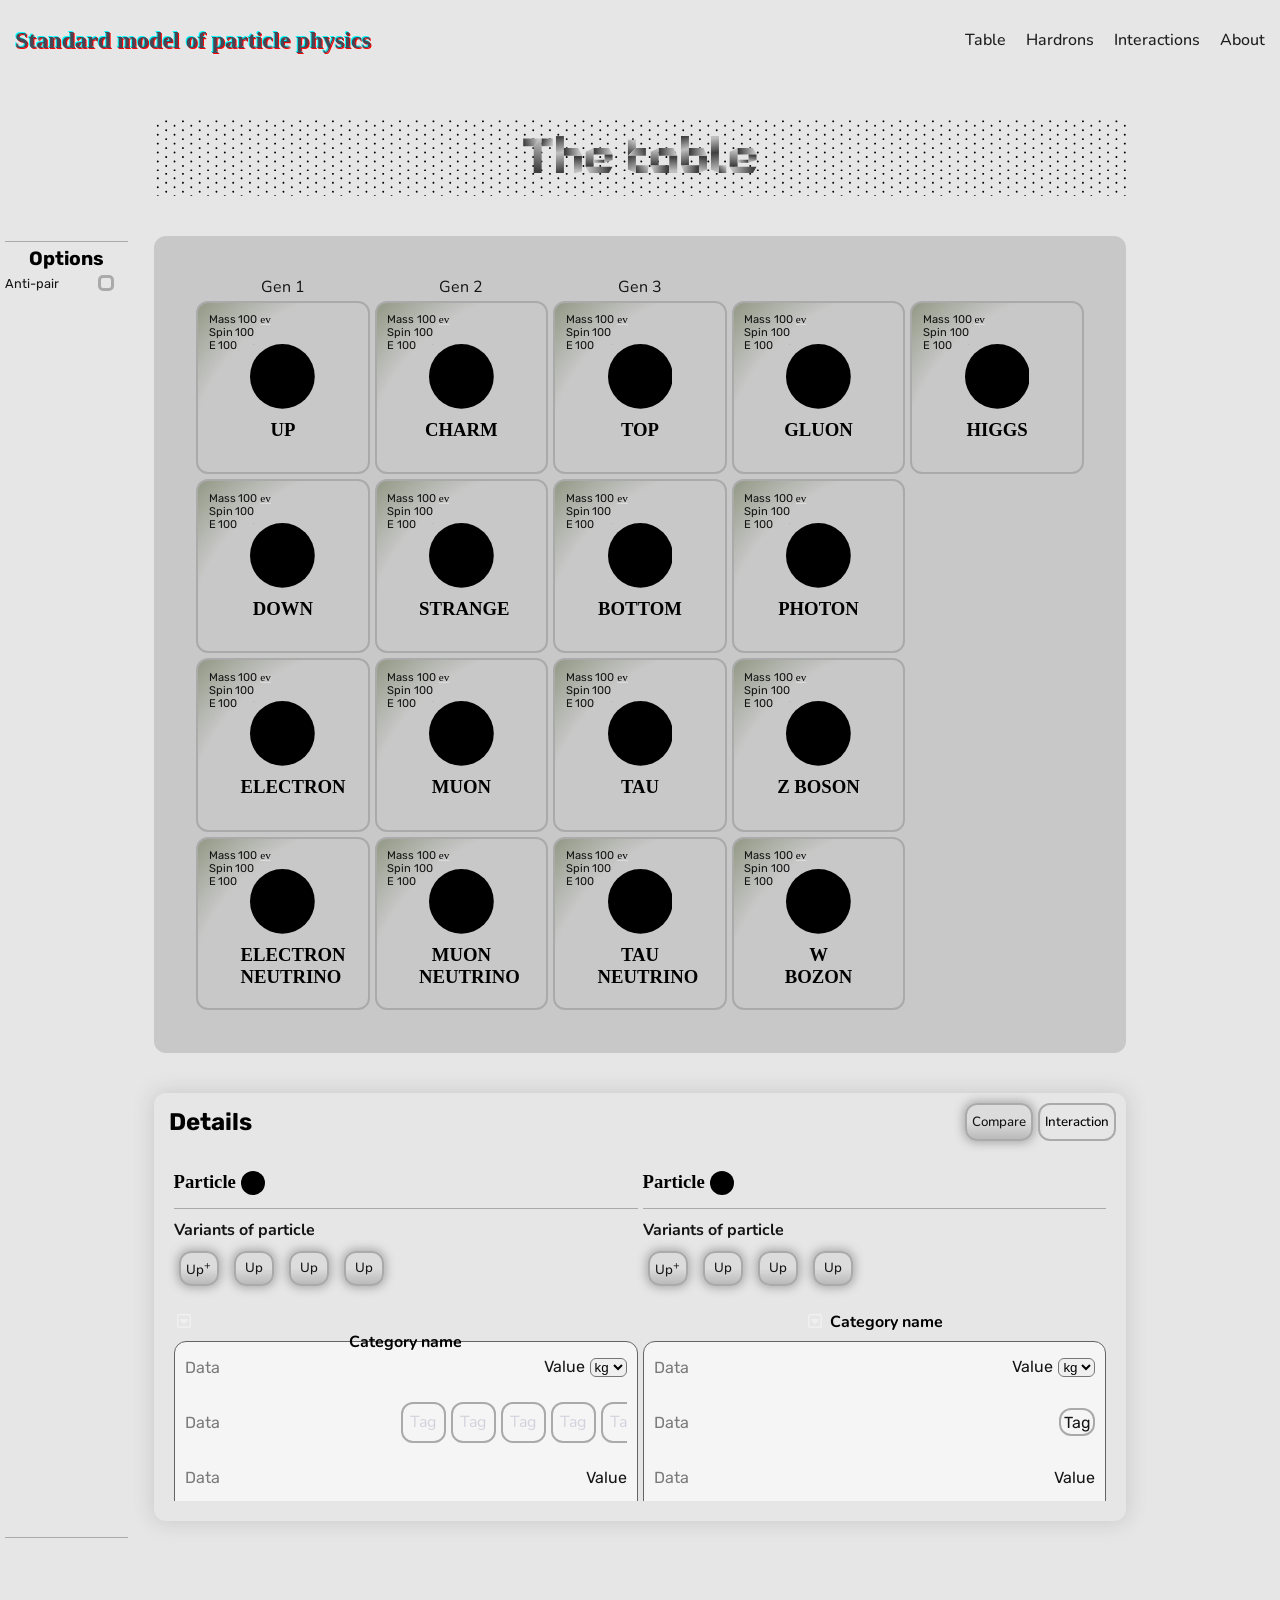
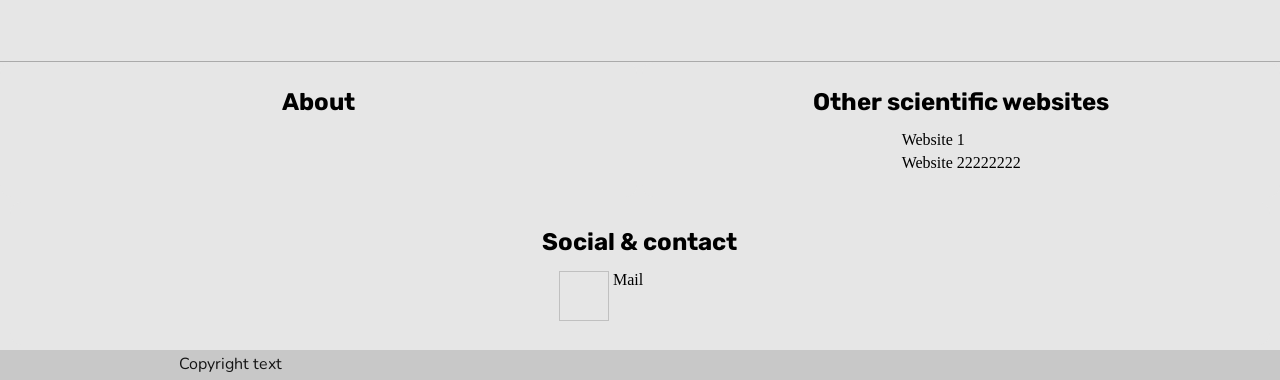
==== index.html @ b9b9a2e7 "Hemma V.14 2" ====
<!DOCTYPE html>
<html lang="en">
<head>
  <meta charset="UTF-8">
  <meta name="viewport" content="width=device-width, initial-scale=1.0">
  <link rel="stylesheet" href="./css/style.css">
  <link rel="stylesheet" href="./css/shared.css">
  <link rel="stylesheet" href="./css/status.css">
  <title>Document</title>
</head>
<body>
  <div id="status">
    <div class="flex-row gap-small">
      <img width="20" height="20">
      <h2>Status</h2>
    </div>
    <p>This is a description</p>
  </div>

  <div id="wrapper">
    <header>
      <div class="header-container flex-row space-between">
        <input type="checkbox" class="mobile-menu-btn custom">
        <div class="header-left center relative">
          <h1>Standard model of particle physics</h1>
          <!-- <h1 class="text-shadow" aria-hidden="true">Standard model of particle physics</h1> -->
        </div>
        <nav class="header-right flex-col">
          <ul class="nav-list">
            <li class="center"><a href="./index.html" class="text-center">Table</a></li>
            <li><a href="./hardrons.html" class="text-center">Hardrons</a></li>
            <li><a href="./interactions.html" class="text-center">Interactions</a></li>
            <li><a href="./about.html" class="text-center">About</a></li>
          </ul>
        </nav>
      </div>
    </header>

    <section id="current-site">
      <h2>The table</h2>
    </section>

    <aside class="side-panel-container">
      <hr>
      <div class="side-panel">
        <h2 class="list-space title">Options</h2>
        <form class="side-panel-list flex-row flex-wrap">
          <label name="anti-pair">Anti-pair</label>
          <input name="anti-pair" type="checkbox" class="checkbox"></input>
        </form>
      </div>
      <hr>
    </aside>

    <section class="particles">
      <div class="table-container">
        <div class="upper-bar">
          <div class="col-hd">
            <p>Gen 1</p>
            <p>Gen 2</p>
            <p>Gen 3</p>
          </div>
          <div class="legand">
  
          </div>
        </div>
  
        <div class="table">

          <template id="tableEntry">
            <div class="entry">
              <div class="particle" role="cell" tabindex="0">
                <ul class="particle-data-list ign-point">
                  <li><label>Mass</label> <output>100</output> <abbr title="Electron volt">ev</abbr></li>
                  <li><label>Spin</label> <output>100</output></li>
                  <li><label>E</label> <output>100</output></li>
                </ul>
                <div class="center ign-point">
                  <div class="center">
                    <svg class="particle-img" viewBox="0 0 100 100" xmlns="http://www.w3.org/2000/svg">
                      <circle cx="50" cy="50" r="50" />
                      <text x="0" y="0" lengthAdjust="spacing" textLength="100">U</text>
                    </svg>
                    <h3 class="particle-name">UP</h3>
                  </div>
                </div>
              </div>
            </div>
          </template>

        </div>
      </div>
    </section>

    <section class="particle-details-container">
      <div class="details-header flex-row">
        <h2>Details</h2>
        <div class="options flex-row flex-wrap">
          <button>Compare</button>
          <button disabled>Interaction</button>
        </div>
      </div>

      <div class="particle-details flex-row flex-stretch gap-small">
        <section>
          <div class="details-list-header list-space-2">
            <div class="flex-row gap-small">
              <h3 class="list-space-2">Particle</h3>
              <svg class="aspect-height" viewBox="0 0 100 100" xmlns="http://www.w3.org/2000/svg">
                  <circle cx="50" cy="50" r="50" />
                  <text x="0" y="0" lengthAdjust="spacing" textLength="100">U</text>
              </svg>
            </div>
            <hr class="list-space-2">

            <h4 class="list-space">Variants of particle</h4>
            <ul class="flex-row gap-small">
              <li class="pad-small"><button>Up<sup>+</sup></button></li>
              <li class="pad-small"><button>Up</button></li>
              <li class="pad-small"><button>Up</button></li>
              <li class="pad-small"><button>Up</button></li>
            </ul>
          </div>
          <ul class="details-list flex-row flex-wrap">
            <li class="details-category">
              <h4 class="details-category-header text-center">Category name</h4>
              <ul class="details-category-list flex-col flex-wrap gap-small">
                <li class="flex-row">
                  <label>Data</label>
                  <output class="str-data">Value<select class="unit-selector"><option>kg</option></select></output>
                </li>

                <li class="flex-row">
                  <label>Data</label>
                  <output class="tags flex-row">
                    <span class="tag h100"><p>Tag</p></span>
                    <span class="tag h100"><p>Tag</p></span>
                    <span class="tag h100"><p>Tag</p></span>
                    <span class="tag h100"><p>Tag</p></span>
                    <span class="tag h100"><p>Tag</p></span>
                    <span class="tag h100"><p>Tag</p></span>
                  </output>
                </li>

                <li class="flex-row">
                  <label>Data</label>
                  <output>Value</output>
                </li>
                <li class="flex-row">
                  <label>Data</label>
                  <output>Value</output>
                </li>
                <li class="flex-row">
                  <label>Data</label>
                  <output>Value</output>
                </li>
                <li class="flex-row">
                  <label>Data</label>
                  <output>Value</output>
                </li>
                <li class="flex-row">
                  <label>Data</label>
                  <output>Value</output>
                </li>
                <li class="flex-row">
                  <label>Data</label>
                  <output>Value</output>
                </li>
                <li class="flex-row">
                  <label>Data</label>
                  <output>Value</output>
                </li>
                <li class="flex-row">
                  <label>Data</label>
                  <output>Value</output>
                </li>
                <li class="flex-row">
                  <label>Data</label>
                  <output>Value</output>
                </li>
              </ul>
            </li>

            <li class="details-category">
              <h4 class="details-category-header text-center">Category name</h4>
              <ul class="details-category-list flex-col flex-wrap gap-small">
                <li class="flex-row">
                  <label>Data</label>
                  <output>Value</output>
                </li>

                <li class="flex-row">
                  <label>Data</label>
                  <output>Value</output>
                </li>

                <li class="flex-row">
                  <label>Data</label>
                  <output>Value</output>
                </li>
                <li class="flex-row">
                  <label>Data</label>
                  <output>Value</output>
                </li>
                <li class="flex-row">
                  <label>Data</label>
                  <output>Value</output>
                </li>
                <li class="flex-row">
                  <label>Data</label>
                  <output>Value</output>
                </li>
                <li class="flex-row">
                  <label>Data</label>
                  <output>Value</output>
                </li>
                <li class="flex-row">
                  <label>Data</label>
                  <output>Value</output>
                </li>
                <li class="flex-row">
                  <label>Data</label>
                  <output>Value</output>
                </li>
                <li class="flex-row">
                  <label>Data</label>
                  <output>Value</output>
                </li>
                <li class="flex-row">
                  <label>Data</label>
                  <output>Value</output>
                </li>
                </ul>
                </li>
          </ul>
        </section>



        <section>
          <div class="details-list-header list-space-2">
            <div class="flex-row gap-small">
              <h3 class="list-space-2">Particle</h3>
              <svg class="aspect-height" viewBox="0 0 100 100" xmlns="http://www.w3.org/2000/svg">
                  <circle cx="50" cy="50" r="50" />
                  <text x="0" y="0" lengthAdjust="spacing" textLength="100">U</text>
              </svg>
            </div>
            <hr class="list-space-2">

            <h4 class="list-space">Variants of particle</h4>
            <ul class="flex-row gap-small">
              <li class="pad-small"><button>Up<sup>+</sup></button></li>
              <li class="pad-small"><button>Up</button></li>
              <li class="pad-small"><button>Up</button></li>
              <li class="pad-small"><button>Up</button></li>
            </ul>
          </div>
          <ul class="details-list flex-row flex-wrap">
            <li class="details-category">
              <h4 class="details-category-header text-center flex-row flex-center gap-small">Category name</h4>
              <ul class="details-category-list flex-col flex-wrap gap-small">
                <li class="flex-row">
                  <label>Data</label>
                  <output class="str-data">Value<select class="unit-selector"><option>kg</option></select></output>
                </li>

                <li class="flex-row">
                  <label>Data</label>
                  <output class="tags flex-row"><span class="tag h100">Tag</span></output>
                </li>

                <li class="flex-row">
                  <label>Data</label>
                  <output>Value</output>
                </li>
                <li class="flex-row">
                  <label>Data</label>
                  <output>Value</output>
                </li>
                <li class="flex-row">
                  <label>Data</label>
                  <output>Value</output>
                </li>
                <li class="flex-row">
                  <label>Data</label>
                  <output>Value</output>
                </li>
                <li class="flex-row">
                  <label>Data</label>
                  <output>Value</output>
                </li>
                <li class="flex-row">
                  <label>Data</label>
                  <output>Value</output>
                </li>
                <li class="flex-row">
                  <label>Data</label>
                  <output>Value</output>
                </li>
                <li class="flex-row">
                  <label>Data</label>
                  <output>Value</output>
                </li>
                <li class="flex-row">
                  <label>Data</label>
                  <output>Value</output>
                </li>
              </ul>
            </li>

            <li class="details-category">
              <h4 class="details-category-header text-center">Category name</h4>
              <ul class="details-category-list flex-col flex-wrap gap-small">
                <li class="flex-row">
                  <label>Data</label>
                  <output>Value</output>
                </li>

                <li class="flex-row">
                  <label>Data</label>
                  <output>Value</output>
                </li>

                <li class="flex-row">
                  <label>Data</label>
                  <output>Value</output>
                </li>
                <li class="flex-row">
                  <label>Data</label>
                  <output>Value</output>
                </li>
                <li class="flex-row">
                  <label>Data</label>
                  <output>Value</output>
                </li>
                <li class="flex-row">
                  <label>Data</label>
                  <output>Value</output>
                </li>
                <li class="flex-row">
                  <label>Data</label>
                  <output>Value</output>
                </li>
                <li class="flex-row">
                  <label>Data</label>
                  <output>Value</output>
                </li>
                <li class="flex-row">
                  <label>Data</label>
                  <output>Value</output>
                </li>
                <li class="flex-row">
                  <label>Data</label>
                  <output>Value</output>
                </li>
                <li class="flex-row">
                  <label>Data</label>
                  <output>Value</output>
                </li>
                </ul>
                </li>
          </ul>
        </section>

        
      </div>
    </section>

    <footer class="flex-col">
      <div class="footer-list gap-small">
        <section>
          <h2>About</h2>
          <ul class="list-col">
            <li></li>
          </ul>
        </section>
        <section>
          <h2>Other scientific websites</h2>
          <ul class="list-col">
            <li><a>Website 1</a></li>
            <li><a>Website 22222222</a></li>
          </ul>
        </section>
        <section>
          <h2>Social & contact</h2>
          <ul class="grid-collage">
            <li class="social"><a><img width="50" height="50"></a></li>
            <li class="contact"><a>Mail</a></li>
            <li></li>
          </ul>
        </section>
      </div>
      <div class="bottom flex-row">
        <p>Copyright text</p>
        <span></span>
      </div>
    </footer>
  </div>
  <script src="./js/table.js"></script>
</body>
</html>
---- css/style.css ----
/*STYLE FOR index.html*/

:root {
    
}

/*WRAPPER*/

#wrapper {
    max-width: 100vw;
    min-height: 100vh;

    display: grid;
    grid-template-columns: 10% calc(80% - 2 * max(var(--gap-main), 2vw)) 10%;
    grid-template-rows: 80px auto auto 4fr auto;
    grid-template-areas:
    "hd hd hd"
    ". cs ."
    "sp tb ."
    "sp td ."
    "ft ft ft";

    column-gap: max(var(--gap-main), 2vw);
    row-gap: var(--gap-large);

    background-color: light-dark(var(--bg-main), var(--bg-main-dark));
}

header {
    grid-area: hd;
}

#current-site {
    grid-area: cs;
    padding: 1%;

    background-image: url("../img/dotImgBlack.svg");
    background-repeat: repeat;
    background-size: 150px;
    
    font-family: Foldit, Verdana;
    font-size: 2rem;
}

.side-panel-container {
    grid-area: sp;

    margin-left: var(--pad-small);
}

.particles {
    grid-area: tb;

    overflow-x: auto;

    box-sizing: content-box;
    padding: var(--pad-large);

    background-color: light-dark(var(--bg-sec), var(--bg-sec-dark));
    border-radius: var(--border-radius);
}

.particle-details-container {
    grid-area: td;

    box-sizing: border-box;
    padding: var(--pad-main);
    
    border-radius: var(--border-radius);
    box-shadow: 0px 0px 20px 2px rgb(100 100 100 / .2);
}

footer {
    grid-area: ft;
}

/*-----------------------------*/
/*ELEMENT SPECIFIC*/

/*-----------------------------*/

#current-site > * {
    width: max-content;
    height: 100%;
    margin: 0 auto;
}

/*TABLE*/

.table-container {
    width: 100%;
    height: auto;
    min-width: 450px;

    display: grid;
    grid-template-columns: repeat(5, 20%);
    grid-template-rows: 1fr auto;
    /* gap: var(--gap-main); */
    resize: both;
}

.upper-bar {
    grid-column: 1 / -1;
    grid-row: 1 / span 1;

    display: grid;
    grid-template-columns: subgrid;
    grid-template-rows: 100%;
}

.upper-bar > * {
    display: grid;
    grid-template-columns: subgrid;
    grid-template-rows: subgrid;
}

.upper-bar > .col-hd {
    grid-column: 1 / span 3;
    height: 50%;

    & :nth-child(1) {
        grid-column: 1 / span 1;
    }
    & :nth-child(2) {
        grid-column: 2 / span 1;
    }
    & :nth-child(3) {
        grid-column: 3 / span 1;
    }
}
.upper-bar > .col-hd > * {
    text-align: center;
}

.upper-bar > .legand {
    grid-column: 3 / span 2;
}

.table {
    grid-column: 1 / -1;
    grid-row: -2 / -1;

    display: grid;
    grid-template-columns: subgrid;
    grid-template-rows: repeat(5, auto);

    
}

.entry {
    width: 100%;
    height: 100%;
    aspect-ratio: 1/1;

    box-sizing: border-box;
    padding: calc(var(--pad-small) / 2);
}

@property --radial-end {
    syntax: "<percentage>";
    inherits: false;
    initial-value: 75%;
}

@keyframes particle-hover {
    from {
        --radial-end: 75%;
    }
    to {
        --radial-end: -50%;
    }
}

.particle {
    width: 100%;
    height: 100%;

    position: relative;

    border: 2px solid var(--border-color);
    border-radius: var(--border-radius);
    box-sizing: border-box;
    padding: calc(var(--pad-small) / 2);

    background: radial-gradient(circle at 100% 100%, rgb(0 0 0 / 0) var(--radial-end), light-dark(rgb(92 105 66 / .5), rgb(92 105 66 / 1)));

    transition: border-color var(--trans-time);

    & .particle-name {
        width: 100%;
        height: fit-content;
    
        text-align: center;
    }

    & .particle-img {
        width: 100%;
        aspect-ratio: 1/1;

        box-sizing: border-box;
        padding: 10px;
    }

    & > .center {
        position: absolute;
        top: 0;
        left: 0;
    }

    & > .center > div {
        width: 50%;
        height: 100%;
        font-family: Rubik;
    }

    & .particle-data-list {
        width: 100%;
        height: 100%;
        font-size: .7rem;
    }

    & .particle-data-list > *:first-child {
        margin-top: .5rem;
    }

    & .particle-data-list > * {
        margin-left: .5rem;
    }

}

.particle:hover, .particle:focus {
    border-color: hsl(from var(--border-color) h s calc(l * 1.2 ));
    
    animation: particle-hover .2s linear forwards;
}

/*TABLE DATA*/

.particle-details-container > .details-header {
    margin-bottom: calc(var(--gap-large) / 2);
    justify-content: space-between;

    & .options {
        margin-left: var(--gap-main);
        gap: var(--gap-small);
    }
}

.particle-details {
    display: flex;
    /* grid-template-columns: 50% 50%;
    grid-template-rows: 100%; */
    reading-flow: grid-order; /*NOT BASELINE*/

    position: relative;
    overflow-y: auto;

    padding: var(--pad-main);    
}

.particle-details:nth-child(0) {
    order: 0;
}

.particle-details:nth-child(1) {
    order: 1;
    display: none;
}

.particle-details > * {
    min-width: 250px;
}

.details-list {
    min-height: 200px;
    max-height: min(10vw, 500px);
    overflow-y: auto;
    overflow-x: hidden;

    container-type: scroll-state;

    position: relative;
}

.details-list-header > ul > li > button {
    height: 100%;
    min-width: 40px;
}

.details-list-header > div > svg {
    max-height: var(--title-size);
}

.details-list-header .particle-img {
    height: 100%;
    width: auto;
}

.details-category  {
    width: 100%;
}

.details-category-header {
    position: sticky;
    top: 2%;

    height: 20px;
    margin: var(--gap-main) 0;

    color: currentColor;
    transition: color var(--trans-time);
}

.details-category-header::before {
    content: "";
    display: block;
    height: 100%;
    aspect-ratio: 1/1;
    background-image: url('../img/square-caret-down-regular-full-white.svg');

    transition: filter var(--trans-time);
}

@container scroll-state(scrollable: top) {
    .details-category-header {
        color: rgb(from currentColor r g b / .2);

        &::before {
            filter: brightness(.4);
        }
    }
}

.details-category-list {
    width: 100%;
    background-color: light-dark(var(--fg), var(--fg-dark));

    border-radius: var(--border-radius);
    border: solid 1px rgb(100 100 100);
    box-sizing: border-box;

    &>li {
        min-height: 50px;
        width: 100%;
        justify-content: space-between;
        
        color: light-dark(var(--fg), var(--fg-dark));
        /* background-color: currentColor; */
        /* background: linear-gradient(90deg, hsl(from var(--fg) h s calc(l * .7)), var(--fg)); */
    }
    &>li > label {
        width: fit-content;
        justify-self: flex-start;
        align-self: center;
        margin-left: var(--pad-main);

        color: #7a7a7a;
        text-wrap: balance;
    }

    &>li > output {
        max-width: 50%;
        margin-right: var(--pad-main);
        align-self: center;
        justify-self: self-end;
    }
}

.details-category-list > li:nth-child(2n) {
    background-color: hsl(from currentColor h s calc(l * 1.2));
}

.details-category-list > li:first-child {
    border-top-left-radius: var(--border-radius);
    border-top-right-radius: var(--border-radius);
}

.details-category-list > li:last-child {
    border-bottom-left-radius: var(--border-radius);
    border-bottom-right-radius: var(--border-radius);
}


/**/

.str-data {
    height: fit-content;
    line-break: normal;
    text-wrap: balance;
}

.unit-selector {
    margin-left: var(--gap-small);
    border-radius: calc(var(--border-radius) / 2);
}

.tags {
    scroll-snap-type: x mandatory;
    scroll-snap-align: center;
    overscroll-behavior-x: contain;
    overflow-x: auto;
}

.tag {
    width: auto;
    margin-left: var(--gap-small);
    padding: calc(var(--pad-small) / 2);

    border-radius: var(--border-radius);
    border: solid 2px light-dark(var(--border-color), var(--border-color-dark));
}

.tag > p {
    width: max-content;
    height: 90%;
    padding: var(--pad-small);

    border-radius: calc(var(--border-radius) * .5);
    background-color: hsl(from currentColor h s calc(l * .3));
    color: rgb(from var(--text-color-dark) r g calc(b * 1.05));
}




/*SIDEBAR*/

.side-panel {
    height: 100%;
}

.side-panel > .title {
    height: max-content;
    font-size: 1.2rem;
}

.side-panel-list {
    position: relative;
    align-items: center;
}

.side-panel-list > label {
    width: calc(80% - var(--gap-small) * 2);
    font-size: .8rem;
}

.side-panel-list > input {
    max-width: 20%;
}

/*Mobile optimization*/

@media all and (width < 1200px) {
    .particle-data-list {
        opacity: 0;
        width: calc(100% + var(--pad-small) / 2);
        height: calc(100% + var(--pad-small) / 2);
        box-sizing: border-box;
        padding: var(--pad-small);
        
        position: absolute;
        right: 0;
        bottom: 0;
        z-index: 2;

        border-radius: var(--border-radius);

        transition: opacity .3s, background-color .3s;
    }

    .particle-data-list:hover {
        opacity: 1;
        background-color: rgb(106 139 84 / 0.842);
    }

    .particle > .center {
        font-size: .8rem;
    }

    .particle > .center > div {
        width: 80%;
    }

    .particles {
        padding: 1em;
    }
}

@media all and (width < 800px) {
    #wrapper {
        grid-template-columns: 10px calc(100% - 20px) 10px;
        grid-template-rows: 80px auto auto 10vw 4fr auto;
        grid-template-areas:
        "hd hd hd"
        ". cs ."
        ". tb ."
        ". sp ."
        ". td ."
        "ft ft ft";
        column-gap: 0;
    }

    .side-panel {
        width: 100%;
        height: 100%;
        margin: 0;

        display: flex;
        flex-direction: row;
        column-gap: var(--gap-small);

        &:nth-child(1) {
            margin-right: var(--gap-small);
        }

        &>.side-panel-list {
            overflow-x: auto;
        }

        &>.title {
            margin: auto 0;
            margin-right: var(--gap-main);
        }
    }

    .particle > .center {
        font-size: .7rem;
    }
}

/*Dark color scheme optimization*/

@media all and (prefers-color-scheme: dark) {
    #current-site {
        background-image: url("../img/dotImgWhite.svg");
    }
}
---- css/shared.css ----
/*SHARED ACCROSS ALL HTML FILES*/

:root {
    --pad-small: 5px;
    --pad-main: 10px;
    --pad-large: 40px;

    --gap-large: 40px;
    --gap-main: 10px;
    --gap-small: 5px;

    --border-radius: 12px;

    --border-size: 3px;

    --title-size: 1.5rem;
    --paragraph-size: 1rem;

    --trans-time: .3s;

    /*Light scheme colors*/
    --fg: rgb(245, 245, 245);
    --bg-main: rgb(230, 230, 230);
    --bg-sec: rgb(200, 200, 200);
    --border-color: rgb(170, 170, 170);

    --interactable: rgb(220, 220, 220);
    --header-color: rgb(69, 69, 84);
    --title-color: rgb(30, 30, 30);
    --text-color: rgb(20, 20, 20);
    --desc-color: hsl(from var(--text-color) h s calc(l * .5));

    /*Dark scheme colors*/
    --fg-dark: rgb(30, 30, 30);
    --bg-main-dark: rgb(50, 50, 50);
    --bg-sec-dark: rgb(80, 80, 80);
    --border-color-dark: rgb(66, 66, 66);

    --interactable-dark: rgb(46, 46, 46);
    --header-color-dark: rgb(218, 218, 218);
    --title-color-dark: rgb(230, 230, 230);
    --text-color-dark: rgb(210, 210, 210);


    --border-box-shadow: 4px 0 6px -4px light-dark(rgb(100 100 100 / .5), rgb(30 30 30 / .5)),
                -4px 0 5px -4px light-dark(rgb(100 100 100 / .5), rgb(30 30 30 / .5)),
                0px 4px 5px -4px light-dark(rgb(100 100 100 / .5), rgb(30 30 30 / .5));

    color-scheme: light dark;
}

@font-face {
    font-family: Nunito;
    src: url('../fonts/Nunito-VariableFont_wght.ttf');
    font-weight: 200 900;
}

@font-face {
    font-family: Rubik;
    src: url('../fonts/Rubik-VariableFont_wght.ttf');
    font-weight: 300 900;
}

@font-face {
    font-family: Foldit;
    src: url('../fonts/Foldit-VariableFont_wght.ttf');
    font-weight: 100 900;
}

* {
    margin: 0;
    padding: 0;
}

/*ELEMENT SPECIFIC*/

body {
    max-width: 100vw;
    width: 100%;
}

ul {
    list-style: none;
}

h1, h2 {
    margin: var(--gap-small);
    text-align: center;
}


h1 {
    font-family: 'Segoe UI';
    color: light-dark(var(--header-color), var(--header-color-dark));

    text-shadow: aqua -1px -1px 0px,
                    red 1px 1px 0px;
}

h2:not(:only-child) {
    font-family: Rubik;
}

h3 {
    font-family: Verdana;
}

p, h4, h5, h6 {
    font-size: 1rem;
    color: light-dark(var(--text-color), var(--text-color-dark));
    font-family: 'Nunito';
}

label, output {
    color: light-dark(var(--text-color), var(--text-color-dark));
    font-family: 'Rubik';
}

button, .button {
    display: block;
    padding: var(--pad-small);

    background: linear-gradient(light-dark(var(--interactable), var(--interactable-dark)) 50%, rgb(10 10 10 / .2) 100%);
    color: light-dark(var(--text-color), var(--text-color-dark));

    font-family: 'Nunito';
    font-weight: 500;

    transition: background-color var(--trans-time), color var(--trans-time), box-shadow var(--trans-time);


}

button:hover:not(:disabled), button:focus:not(:disabled) {
    background-color: light-dark(var(--interactable-dark), var(--interactable));
    color: light-dark(var(--text-color-dark), var(--text-color));
    box-shadow: 0px 2px 5px 2px light-dark(var(--border-color), var(--border-color-dark));
    background-size: 0;
}

button:hover:not(:disabled) {
    cursor: pointer;
}

button:disabled {
    box-shadow: none;
    background: linear-gradient( hsl(from light-dark(var(--interactable), var(--interactable-dark)) h s calc(l * .8)) 50%, rgb(10 10 10 / .5) 100%);
    color: hsl(from light-dark(var(--text-color), var(--text-color-dark)) h s calc(l * .8));
}

abbr {
    display: inline;
    text-decoration: underline;
    text-decoration-color: rgb(220, 220, 220);
    text-decoration-thickness: .5px;
}

hr {
    height: 1px;
    background-color: light-dark(var(--border-color), var(--border-color-dark));
    border: none;
    margin: var(--gap-small) 0;
}

li > button {
    height: 100%;
}

/*FEATURES*/

.custom {
    appearance: none;
}

.h100 {
    height: 100%;
}

.w100 {
    width: 100%;
}

.pad-small {
    padding: var(--pad-small);
}

.gap-small {
    gap: var(--gap-small);
}

.aspect-height {
    height: 100%;
    aspect-ratio: 1/1;
}  

.aspect-width {
    width: 100%;
    aspect-ratio: 1/1;
}

.round-height {
    height: auto;
    aspect-ratio: 1 / 1;
}

.round-width {
    height: auto;
    aspect-ratio: 1 / 1;
}

.relative {
    position: relative;
}

.text-shadow {
    position: absolute;
    
    left: 0;
    bottom: 0px;
    transform: translate(2px, calc(30% + 4px));
    height: 100%;
    color: white;
}

.ign-point {
    pointer-events: none;
    touch-action: none;
}

.flex-col {
    display: flex;
    flex-direction: column;
}

.flex-row {
    display: flex;
    flex-direction: row;
}

.flex-wrap {
    flex-wrap: wrap;
}

.flex-stretch > * {
    flex: 1;
}

.flex-center {
    justify-content: center;
}

.space-between {
    justify-content: space-between;
}

.center {
    width: 100%;
    height: 100%;

    display: flex;
    flex-direction: column;
    flex-wrap: nowrap;
    justify-content: center;
    align-items: center;
}

.line-seperator {
    margin-bottom: var(--gap-main);

    &::after {
        content: "";
        display: block;
        width: 100%;
        height: 1px;
        background-color: light-dark(rgb(80, 80, 80), rgb(150, 150, 150));
    }
}

.list-space {
    margin-bottom: var(--gap-small);
}

.list-space-2 {
    margin-bottom: var(--gap-main);
}

.text-center {
    text-align: center;
}

.border, button {
    border-radius: var(--border-radius);
    
    border: solid 2px light-dark(var(--border-color), var(--border-color-dark));
    box-shadow: 0px 0px 10px 2px light-dark(var(--border-color), var(--border-color-dark));
}

.checkbox {
    appearance: none;

    display: block;
    height: 1rem;
    width: auto;
    aspect-ratio: 1/1;
    box-sizing: border-box;
    margin-left: var(--gap-small);

    /* justify-self: flex-start; */
    /* align-self: flex-start; */

    color: light-dark(var(--border-color), var(--border-color-dark)); /*Used for currentColor*/
    border-radius: 5px;
    border: solid 3px currentColor;
    background-color: rgb(0 0 0 / 0);

    transition: background-color var(--trans-time);
}

.checkbox:hover {
    cursor: pointer;
    border-color: hsl(from currentColor h s calc(l * 1.5));
}

.checkbox:checked {
    background-color: light-dark(var(--interactable-dark), var(--interactable-dark));
}

.radial-ind[solid] > span {
    background-color: light-dark(black, white);
}

/*HEADER*/

header h1 {
    font-size: var(--title-size);
}

.header-container {
    box-sizing: border-box;
    width: 100%;
    height: 100%;
    padding: var(--pad-main);
    gap: 10px;
}

.mobile-menu-btn {
    display: none;
}

.header-left {
    width: fit-content;
    height: 100%;
}

.header-right {
    height: 100%;
    justify-content: center;
}

nav {
    min-width: 20%;
    max-height: 100%;
}

.nav-list {
    display: grid;
    grid-template-columns: repeat(4, max-content);
    grid-template-rows: 100%;
    gap: var(--gap-main);
    max-height: 100%;
    text-overflow: clip;
}

.nav-list > li {
    position: relative;
    margin: 0 var(--gap-small);
    width: max-content;
}

header a {
    text-decoration: none;
    font-variation-settings: "wght" 500.0;
    font-family: Nunito;
    color: light-dark(var(--title-color), var(--title-color-dark));

    transition: font-variation-settings .4s;
}

header a:hover {
    font-variation-settings: "wght" 800.0;
}


.nav-list > li > * {

}

/*FOOTER*/

footer {
    margin-top: 100px; /*Must be atleast size of the section y-transform when hovered*/
    background-color: light-dark(var(--bg-main), var(--bg-main-dark));

    /* box-shadow: inset 0px 2px 6px -2px black; */
    border-top: 1px solid light-dark(var(--border-color), var(--border-color-dark));
}

.footer-list {
    display: grid;
    grid-template-columns: 1fr 1fr;
    grid-template-rows: auto auto;


    width: 100%;

    margin-bottom: var(--gap-small);
    height: calc(100% - 2 * var(--gap-small));
    justify-content: space-around;

}

.footer-list > *:last-child {
    margin: 0 var(--pad-main);
    grid-column: 1 / -1;
}

.footer-list > section {
    flex-basis: 100%;
    height: 100%;
    box-sizing: border-box;
    padding: calc(2 * var(--pad-main)) 0;

    display: flex;
    flex-direction: column;
    align-items: center;

    gap: var(--gap-main);

    border-radius: var(--border-radius);
    background-color: light-dark(var(--bg-main), var(--bg-main-dark));
    border-top: 1px solid rgb(0 0 0 / 0);

    transition: transform .3s, border-top .2s;
}

.footer-list > section:hover {
    transform: translate(0, -10px);

    border-radius: var(--border-radius);
    border-top: solid 2px light-dark(var(--border-color), var(--border-color-dark));
    box-shadow: var(--border-box-shadow)
}

ul[class=list-col] > * {
    margin-bottom: var(--gap-small);
}

ul[class=list-col] > li::marker {
    list-style: disc;
    display: inline;
    height: 100%;
    aspect-ratio: 1/1;
    background-color: black;
}

ul[class="grid-collage"] {
    display: grid;
    grid-template-columns: 1fr 1fr 1fr;
    grid-template-rows: repeat(auto-fill, auto);
}

ul[class="grid-collage"] > * {
    aspect-ratio: 1 / 1;
}

footer > .bottom {
    padding-bottom: var(--gap-small);
    height: max-content;
    justify-content: space-evenly;

    background-color: light-dark(var(--bg-sec), var(--bg-sec-dark));
}

footer > .bottom > * {
    margin-top: calc(var(--gap-small) / 2);
    height: 100%;
    width: max-content;
}

.bottom > span {
    display: block;
    height: 100%;
    width: 50%;
}

@media all and (prefers-contrast: more) {
    h1 {
        text-shadow: none;
    }
    #current-site > *{
        background-color: black;
    }
}

/*Mobile nav*/

@media all and (width < 800px) {
    header h1 {
        font-size: calc(var(--title-size) * .8);
    }

    .header-left {
        flex: 1;
    }

    .header-container::after {
        content: "";
        height: 2.5rem;
        aspect-ratio: 1/1;
    }

    .header-container {
        justify-content: center;
        align-items: center;
    }

    header {
        position: relative;
    }

    nav {
        visibility: hidden;
        position: absolute;
        bottom: 0px;
        opacity: 0;

        transition: bottom .5s, opacity .2s, visibility .2s allow-discrete;
    }

    .mobile-menu-btn {
        display: block;
        margin-right: auto;
       /*  position: absolute;
        top: 50%;
        left: 20px;
        transform: translate(0, -50%); */
        
        height: 2.5rem;
        width: auto;
        aspect-ratio: 1 / 1;

        background-image: url('../img/square-caret-down-regular-full-black.svg');
        background-size: cover;

        transition: transform .2s;
    }

    .mobile-menu-btn:checked {
        transform: rotate(180deg) /* translate(0, 50%) */;
    }

    .header-container:has(.mobile-menu-btn:checked) > nav {
        visibility: visible;
        bottom: calc(-50% - 5px);
        opacity: 1;
    }
}

/*Dark color scheme optimization*/

@media all and (prefers-color-scheme: dark) {
    .mobile-menu-btn {
        background-image: url('../img/square-caret-down-regular-full-white.svg');
    }
}
---- css/status.css ----
#status {
    width: fit-content;
    max-width: 100vw;
    max-height: 50vh;

    position: fixed;
    right: 10px;
    bottom: 10px;

    padding: var(--pad-main);
    
    border-radius: var(--border-radius);
    border: solid 1px var(--border-color-dark);
    background-color: rgb(20 20 20);

    visibility: hidden;
}

#status > div {
    width: 100%;
    align-items: center;
}

#status > p {
    width: 100%;
    height: fit-content;
}
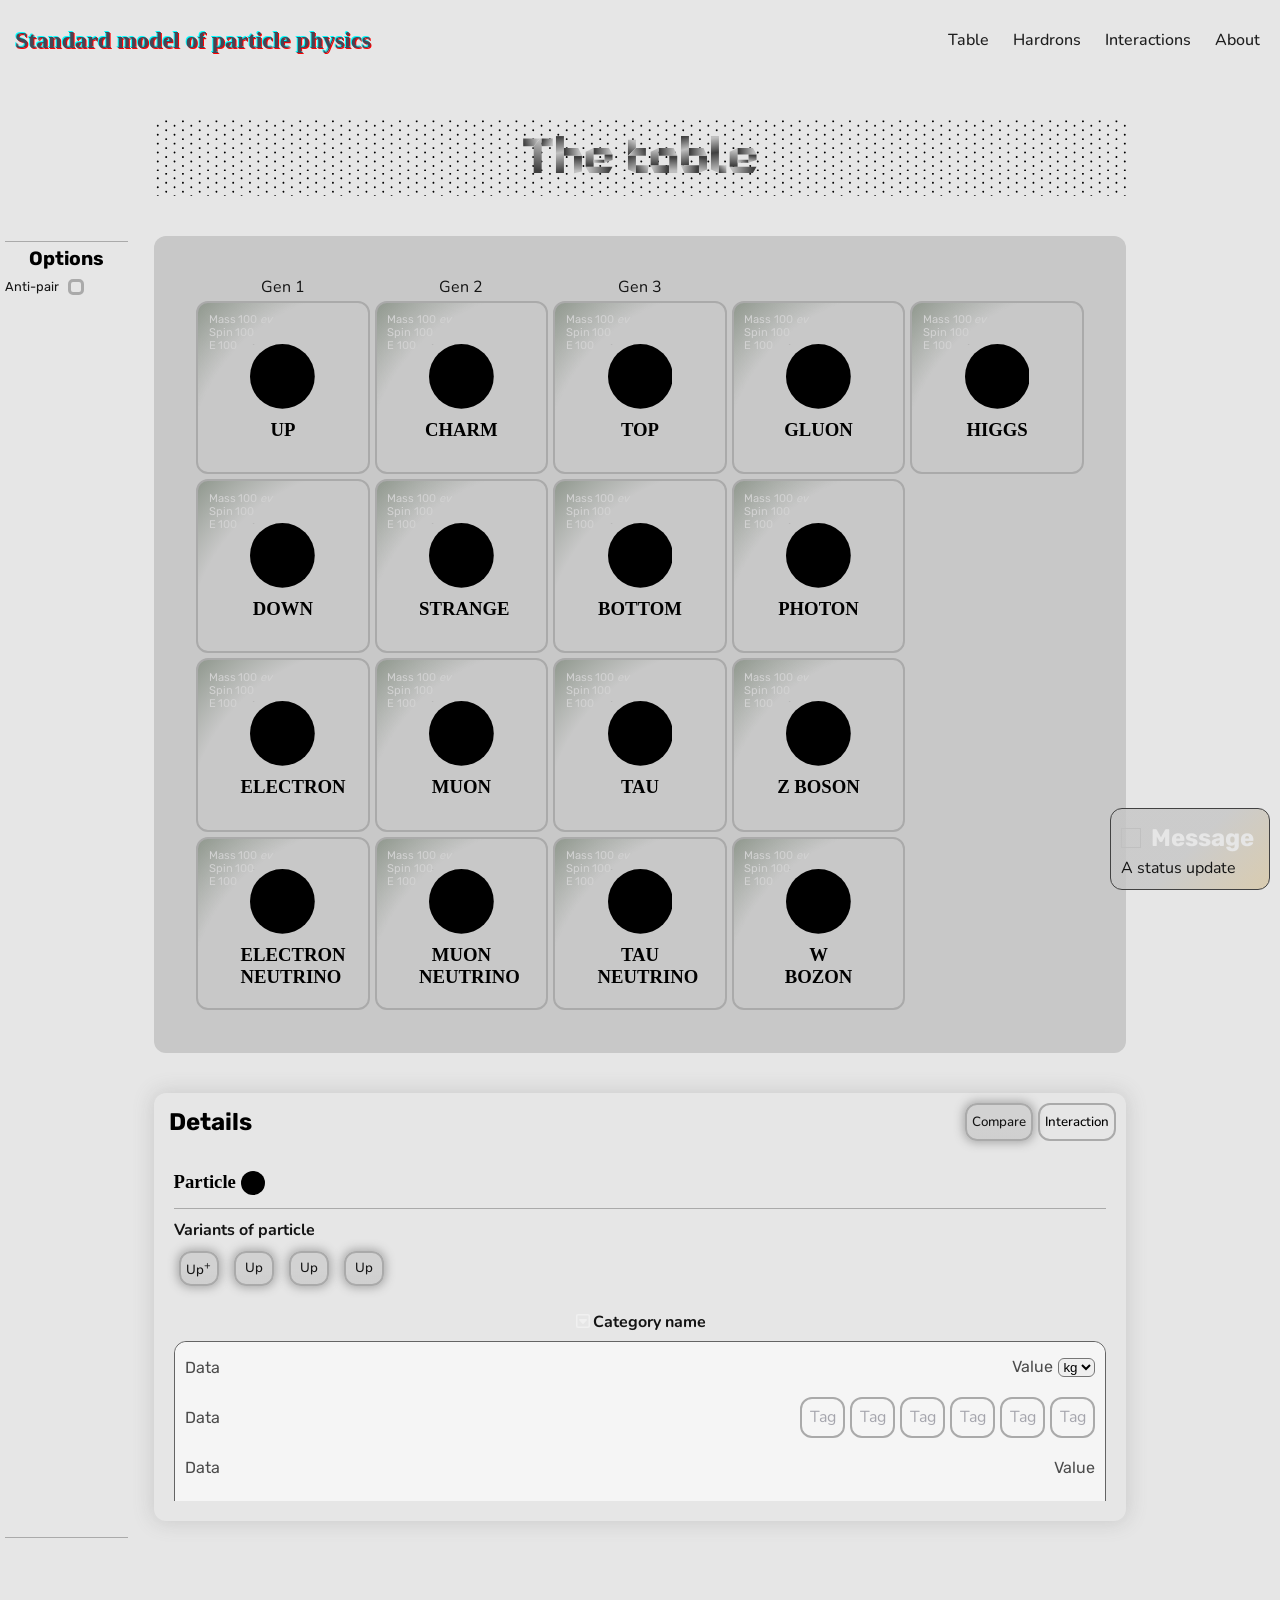
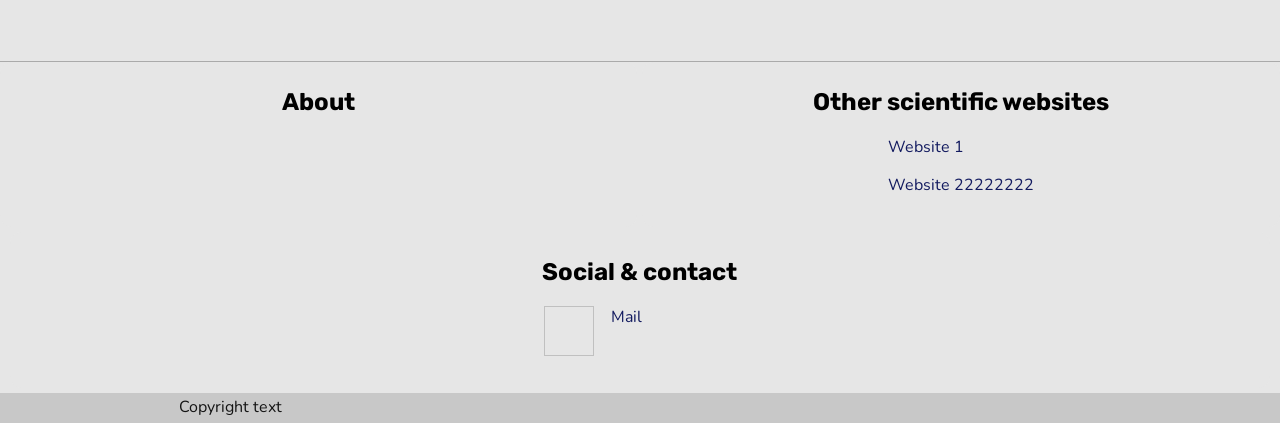
==== commit ffc73529: "Hemma V.15 1" ====
--- a/index.html
+++ b/index.html
@@ -11,10 +11,10 @@
 <body>
   <div id="status">
     <div class="flex-row gap-small">
-      <img width="20" height="20">
-      <h2>Status</h2>
+      <img width="20" height="20" class="icon">
+      <h2 class="title">Status</h2>
     </div>
-    <p>This is a description</p>
+    <p class="desc">This is a description</p>
   </div>
 
   <div id="wrapper">
@@ -27,7 +27,7 @@
         </div>
         <nav class="header-right flex-col">
           <ul class="nav-list">
-            <li class="center"><a href="./index.html" class="text-center">Table</a></li>
+            <li><a href="./index.html" class="text-center">Table</a></li>
             <li><a href="./hardrons.html" class="text-center">Hardrons</a></li>
             <li><a href="./interactions.html" class="text-center">Interactions</a></li>
             <li><a href="./about.html" class="text-center">About</a></li>
@@ -36,15 +36,15 @@
       </div>
     </header>
 
-    <section id="current-site">
+    <div id="current-site">
       <h2>The table</h2>
-    </section>
+    </div>
 
     <aside class="side-panel-container">
       <hr>
       <div class="side-panel">
         <h2 class="list-space title">Options</h2>
-        <form class="side-panel-list flex-row flex-wrap">
+        <form class="side-panel-form">
           <label name="anti-pair">Anti-pair</label>
           <input name="anti-pair" type="checkbox" class="checkbox"></input>
         </form>
@@ -104,13 +104,16 @@
       <div class="particle-details flex-row flex-stretch gap-small">
         <section>
           <div class="details-list-header list-space-2">
+
             <div class="flex-row gap-small">
+
               <h3 class="list-space-2">Particle</h3>
               <svg class="aspect-height" viewBox="0 0 100 100" xmlns="http://www.w3.org/2000/svg">
                   <circle cx="50" cy="50" r="50" />
                   <text x="0" y="0" lengthAdjust="spacing" textLength="100">U</text>
               </svg>
             </div>
+
             <hr class="list-space-2">
 
             <h4 class="list-space">Variants of particle</h4>
@@ -120,11 +123,19 @@
               <li class="pad-small"><button>Up</button></li>
               <li class="pad-small"><button>Up</button></li>
             </ul>
+
           </div>
+
           <ul class="details-list flex-row flex-wrap">
             <li class="details-category">
-              <h4 class="details-category-header text-center">Category name</h4>
-              <ul class="details-category-list flex-col flex-wrap gap-small">
+
+              <div class="details-category-header text-center flex-row flex-center">
+                <img class="aspect-height" src="./img/square-caret-down-regular-full-white.svg">
+                <h4>Category name</h4>
+              </div>
+
+              <ul class="details-category-list flex-col flex-wrap">
+
                 <li class="flex-row">
                   <label>Data</label>
                   <output class="str-data">Value<select class="unit-selector"><option>kg</option></select></output>
@@ -146,6 +157,7 @@
                   <label>Data</label>
                   <output>Value</output>
                 </li>
+
                 <li class="flex-row">
                   <label>Data</label>
                   <output>Value</output>
@@ -154,216 +166,12 @@
                   <label>Data</label>
                   <output>Value</output>
                 </li>
-                <li class="flex-row">
-                  <label>Data</label>
-                  <output>Value</output>
-                </li>
-                <li class="flex-row">
-                  <label>Data</label>
-                  <output>Value</output>
-                </li>
-                <li class="flex-row">
-                  <label>Data</label>
-                  <output>Value</output>
-                </li>
-                <li class="flex-row">
-                  <label>Data</label>
-                  <output>Value</output>
-                </li>
-                <li class="flex-row">
-                  <label>Data</label>
-                  <output>Value</output>
-                </li>
-                <li class="flex-row">
-                  <label>Data</label>
-                  <output>Value</output>
-                </li>
               </ul>
+
             </li>
-
-            <li class="details-category">
-              <h4 class="details-category-header text-center">Category name</h4>
-              <ul class="details-category-list flex-col flex-wrap gap-small">
-                <li class="flex-row">
-                  <label>Data</label>
-                  <output>Value</output>
-                </li>
-
-                <li class="flex-row">
-                  <label>Data</label>
-                  <output>Value</output>
-                </li>
-
-                <li class="flex-row">
-                  <label>Data</label>
-                  <output>Value</output>
-                </li>
-                <li class="flex-row">
-                  <label>Data</label>
-                  <output>Value</output>
-                </li>
-                <li class="flex-row">
-                  <label>Data</label>
-                  <output>Value</output>
-                </li>
-                <li class="flex-row">
-                  <label>Data</label>
-                  <output>Value</output>
-                </li>
-                <li class="flex-row">
-                  <label>Data</label>
-                  <output>Value</output>
-                </li>
-                <li class="flex-row">
-                  <label>Data</label>
-                  <output>Value</output>
-                </li>
-                <li class="flex-row">
-                  <label>Data</label>
-                  <output>Value</output>
-                </li>
-                <li class="flex-row">
-                  <label>Data</label>
-                  <output>Value</output>
-                </li>
-                <li class="flex-row">
-                  <label>Data</label>
-                  <output>Value</output>
-                </li>
-                </ul>
-                </li>
-          </ul>
-        </section>
-
-
-
-        <section>
-          <div class="details-list-header list-space-2">
-            <div class="flex-row gap-small">
-              <h3 class="list-space-2">Particle</h3>
-              <svg class="aspect-height" viewBox="0 0 100 100" xmlns="http://www.w3.org/2000/svg">
-                  <circle cx="50" cy="50" r="50" />
-                  <text x="0" y="0" lengthAdjust="spacing" textLength="100">U</text>
-              </svg>
-            </div>
-            <hr class="list-space-2">
-
-            <h4 class="list-space">Variants of particle</h4>
-            <ul class="flex-row gap-small">
-              <li class="pad-small"><button>Up<sup>+</sup></button></li>
-              <li class="pad-small"><button>Up</button></li>
-              <li class="pad-small"><button>Up</button></li>
-              <li class="pad-small"><button>Up</button></li>
-            </ul>
-          </div>
-          <ul class="details-list flex-row flex-wrap">
-            <li class="details-category">
-              <h4 class="details-category-header text-center flex-row flex-center gap-small">Category name</h4>
-              <ul class="details-category-list flex-col flex-wrap gap-small">
-                <li class="flex-row">
-                  <label>Data</label>
-                  <output class="str-data">Value<select class="unit-selector"><option>kg</option></select></output>
-                </li>
-
-                <li class="flex-row">
-                  <label>Data</label>
-                  <output class="tags flex-row"><span class="tag h100">Tag</span></output>
-                </li>
-
-                <li class="flex-row">
-                  <label>Data</label>
-                  <output>Value</output>
-                </li>
-                <li class="flex-row">
-                  <label>Data</label>
-                  <output>Value</output>
-                </li>
-                <li class="flex-row">
-                  <label>Data</label>
-                  <output>Value</output>
-                </li>
-                <li class="flex-row">
-                  <label>Data</label>
-                  <output>Value</output>
-                </li>
-                <li class="flex-row">
-                  <label>Data</label>
-                  <output>Value</output>
-                </li>
-                <li class="flex-row">
-                  <label>Data</label>
-                  <output>Value</output>
-                </li>
-                <li class="flex-row">
-                  <label>Data</label>
-                  <output>Value</output>
-                </li>
-                <li class="flex-row">
-                  <label>Data</label>
-                  <output>Value</output>
-                </li>
-                <li class="flex-row">
-                  <label>Data</label>
-                  <output>Value</output>
-                </li>
-              </ul>
-            </li>
-
-            <li class="details-category">
-              <h4 class="details-category-header text-center">Category name</h4>
-              <ul class="details-category-list flex-col flex-wrap gap-small">
-                <li class="flex-row">
-                  <label>Data</label>
-                  <output>Value</output>
-                </li>
-
-                <li class="flex-row">
-                  <label>Data</label>
-                  <output>Value</output>
-                </li>
-
-                <li class="flex-row">
-                  <label>Data</label>
-                  <output>Value</output>
-                </li>
-                <li class="flex-row">
-                  <label>Data</label>
-                  <output>Value</output>
-                </li>
-                <li class="flex-row">
-                  <label>Data</label>
-                  <output>Value</output>
-                </li>
-                <li class="flex-row">
-                  <label>Data</label>
-                  <output>Value</output>
-                </li>
-                <li class="flex-row">
-                  <label>Data</label>
-                  <output>Value</output>
-                </li>
-                <li class="flex-row">
-                  <label>Data</label>
-                  <output>Value</output>
-                </li>
-                <li class="flex-row">
-                  <label>Data</label>
-                  <output>Value</output>
-                </li>
-                <li class="flex-row">
-                  <label>Data</label>
-                  <output>Value</output>
-                </li>
-                <li class="flex-row">
-                  <label>Data</label>
-                  <output>Value</output>
-                </li>
-                </ul>
-                </li>
-          </ul>
-        </section>
-
-        
+          </ul>
+
+        </section> 
       </div>
     </section>
 
--- a/css/style.css
+++ b/css/style.css
@@ -32,14 +32,6 @@
 
 #current-site {
     grid-area: cs;
-    padding: 1%;
-
-    background-image: url("../img/dotImgBlack.svg");
-    background-repeat: repeat;
-    background-size: 150px;
-    
-    font-family: Foldit, Verdana;
-    font-size: 2rem;
 }
 
 .side-panel-container {
@@ -79,12 +71,6 @@
 
 /*-----------------------------*/
 
-#current-site > * {
-    width: max-content;
-    height: 100%;
-    margin: 0 auto;
-}
-
 /*TABLE*/
 
 .table-container {
@@ -182,9 +168,14 @@
     box-sizing: border-box;
     padding: calc(var(--pad-small) / 2);
 
-    background: radial-gradient(circle at 100% 100%, rgb(0 0 0 / 0) var(--radial-end), light-dark(rgb(92 105 66 / .5), rgb(92 105 66 / 1)));
-
-    transition: border-color var(--trans-time);
+    --ind-color: rgb(88, 104, 84); /*Default color*/
+    --ind-color-light: rgb(from var(--ind-color) r g b / .5);
+    --radial-end: 75%;
+    background: radial-gradient(circle at 100% 100%, 
+                rgb(0 0 0 / 0) var(--radial-end), 
+                light-dark(var(--ind-color-light), var(--ind-color)));
+
+    transition: --radial-end var(--trans-time);
 
     & .particle-name {
         width: 100%;
@@ -225,6 +216,10 @@
 
     & .particle-data-list > * {
         margin-left: .5rem;
+
+        & > * {
+            color: var(--text-color-dark); /*Force light colors*/
+        }
     }
 
 }
@@ -232,10 +227,13 @@
 .particle:hover, .particle:focus {
     border-color: hsl(from var(--border-color) h s calc(l * 1.2 ));
     
-    animation: particle-hover .2s linear forwards;
+    /* animation: particle-hover .2s linear forwards; */
+    --radial-end: -50%;
 }
 
 /*TABLE DATA*/
+
+/*Uppermost header*/
 
 .particle-details-container > .details-header {
     margin-bottom: calc(var(--gap-large) / 2);
@@ -247,8 +245,9 @@
     }
 }
 
+/*Container for each particle*/
+
 .particle-details {
-    display: flex;
     /* grid-template-columns: 50% 50%;
     grid-template-rows: 100%; */
     reading-flow: grid-order; /*NOT BASELINE*/
@@ -271,6 +270,8 @@
 .particle-details > * {
     min-width: 250px;
 }
+
+/*Section for each particle*/
 
 .details-list {
     min-height: 200px;
@@ -278,10 +279,10 @@
     overflow-y: auto;
     overflow-x: hidden;
 
-    container-type: scroll-state;
-
     position: relative;
 }
+
+/*Header for each particle*/
 
 .details-list-header > ul > li > button {
     height: 100%;
@@ -297,56 +298,61 @@
     width: auto;
 }
 
+/*Category*/
+
 .details-category  {
     width: 100%;
 }
 
+/*The header for each category*/
+
 .details-category-header {
     position: sticky;
-    top: 2%;
+    top: 0;
 
     height: 20px;
     margin: var(--gap-main) 0;
 
-    color: currentColor;
-    transition: color var(--trans-time);
-}
-
-.details-category-header::before {
-    content: "";
-    display: block;
-    height: 100%;
-    aspect-ratio: 1/1;
-    background-image: url('../img/square-caret-down-regular-full-white.svg');
-
+    /* color: currentColor;
     transition: filter var(--trans-time);
-}
-
-@container scroll-state(scrollable: top) {
-    .details-category-header {
-        color: rgb(from currentColor r g b / .2);
-
-        &::before {
-            filter: brightness(.4);
-        }
-    }
-}
+    filter: brightness(1); */
+
+    container-type: scroll-state;
+    container-name: sticky-heading;
+}
+
+/* .details-category-header >  {
+    opacity: 1;
+} */
+
+@container sticky-heading scroll-state(stuck: top) {
+    h4, img {
+        opacity: .7;
+    }
+}
+
+/*The table that containes that data*/
 
 .details-category-list {
     width: 100%;
-    background-color: light-dark(var(--fg), var(--fg-dark));
+    color: light-dark(var(--fg), var(--fg-dark));
+    background-color: currentColor;
 
     border-radius: var(--border-radius);
     border: solid 1px rgb(100 100 100);
     box-sizing: border-box;
+
+    --text-color: #4b4b4b;
+    --text-color-dark: #a5a5a5;
 
     &>li {
         min-height: 50px;
         width: 100%;
         justify-content: space-between;
         
-        color: light-dark(var(--fg), var(--fg-dark));
-        /* background-color: currentColor; */
+        /* color: light-dark(var(--fg), var(--fg-dark)); */
+        color: inherit;
+        background-color: currentColor;
         /* background: linear-gradient(90deg, hsl(from var(--fg) h s calc(l * .7)), var(--fg)); */
     }
     &>li > label {
@@ -355,7 +361,6 @@
         align-self: center;
         margin-left: var(--pad-main);
 
-        color: #7a7a7a;
         text-wrap: balance;
     }
 
@@ -382,7 +387,7 @@
 }
 
 
-/**/
+/*Data types*/
 
 .str-data {
     height: fit-content;
@@ -435,18 +440,31 @@
     font-size: 1.2rem;
 }
 
-.side-panel-list {
+.side-panel-form {
     position: relative;
     align-items: center;
 }
 
-.side-panel-list > label {
+.side-panel-form > label {
     width: calc(80% - var(--gap-small) * 2);
     font-size: .8rem;
 }
 
-.side-panel-list > input {
+.side-panel-form > input {
+    display: inline-block;
     max-width: 20%;
+
+    transform: translate(0, 25%);
+    
+}
+
+/*Contrast optimizations*/
+
+@media all and (prefers-contrast: more) {
+    /*Category header does not stick when scrolled*/
+    .details-category-header {
+        position: relative;
+    }
 }
 
 /*Mobile optimization*/
@@ -469,9 +487,9 @@
         transition: opacity .3s, background-color .3s;
     }
 
-    .particle-data-list:hover {
-        opacity: 1;
-        background-color: rgb(106 139 84 / 0.842);
+    .particle:hover > .particle-data-list {
+        opacity: .8;
+        background-color: light-dark(var(--ind-color-light), var(--ind-color));
     }
 
     .particle > .center {
@@ -527,12 +545,4 @@
     .particle > .center {
         font-size: .7rem;
     }
-}
-
-/*Dark color scheme optimization*/
-
-@media all and (prefers-color-scheme: dark) {
-    #current-site {
-        background-image: url("../img/dotImgWhite.svg");
-    }
 }
--- a/css/shared.css
+++ b/css/shared.css
@@ -24,7 +24,7 @@
     --bg-sec: rgb(200, 200, 200);
     --border-color: rgb(170, 170, 170);
 
-    --interactable: rgb(220, 220, 220);
+    --interactable: rgb(210, 210, 210);
     --header-color: rgb(69, 69, 84);
     --title-color: rgb(30, 30, 30);
     --text-color: rgb(20, 20, 20);
@@ -67,6 +67,8 @@
     font-weight: 100 900;
 }
 
+/*Additionally used fonts: Segoe UI*/
+
 * {
     margin: 0;
     padding: 0;
@@ -75,6 +77,7 @@
 /*ELEMENT SPECIFIC*/
 
 body {
+    min-height: 100vh;
     max-width: 100vw;
     width: 100%;
 }
@@ -86,6 +89,7 @@
 h1, h2 {
     margin: var(--gap-small);
     text-align: center;
+    text-wrap: balance;
 }
 
 
@@ -102,7 +106,8 @@
 }
 
 h3 {
-    font-family: Verdana;
+    font-family: 'Segoe UI';
+    text-wrap: balance;
 }
 
 p, h4, h5, h6 {
@@ -116,11 +121,44 @@
     font-family: 'Rubik';
 }
 
+section a {
+    --trans-time: .2s;
+
+    pointer-events: all;
+
+    display: block;
+    width: max-content;
+    max-width: 200px;
+
+    padding: var(--pad-small);
+
+    color: rgb(18 26 95);
+    font-family: 'Nunito';
+    
+    text-wrap: balance;
+    word-wrap: break-word;
+}
+
+section a::after {
+    content: "";
+    display: block;
+    width: 0%;
+    height: 1px;
+    transform: translate(-1px, 0);
+    background-color: rgb(18 26 95);
+
+    transition: width var(--trans-time);
+}
+
+section a:hover::after {
+    width: 100%;
+}
+
 button, .button {
     display: block;
     padding: var(--pad-small);
 
-    background: linear-gradient(light-dark(var(--interactable), var(--interactable-dark)) 50%, rgb(10 10 10 / .2) 100%);
+    background: linear-gradient(light-dark(var(--interactable), var(--interactable-dark)) 50%, rgb(10 10 10 / .1) 100%);
     color: light-dark(var(--text-color), var(--text-color-dark));
 
     font-family: 'Nunito';
@@ -150,9 +188,18 @@
 
 abbr {
     display: inline;
-    text-decoration: underline;
-    text-decoration-color: rgb(220, 220, 220);
-    text-decoration-thickness: .5px;
+    text-decoration: none;
+    /* text-decoration-color: rgb(220, 220, 220);
+    text-decoration-thickness: 1px; */
+
+    font-family: Rubik;
+    font-style: italic;
+    font-weight: 400;
+}
+
+abbr:hover {
+    cursor: default; /*Prevent text cursor*/
+    font-weight: 500;
 }
 
 hr {
@@ -166,46 +213,16 @@
     height: 100%;
 }
 
+
 /*FEATURES*/
 
 .custom {
     appearance: none;
 }
 
-.h100 {
-    height: 100%;
-}
-
-.w100 {
-    width: 100%;
-}
-
-.pad-small {
-    padding: var(--pad-small);
-}
-
-.gap-small {
-    gap: var(--gap-small);
-}
-
-.aspect-height {
-    height: 100%;
-    aspect-ratio: 1/1;
-}  
-
-.aspect-width {
-    width: 100%;
-    aspect-ratio: 1/1;
-}
-
-.round-height {
-    height: auto;
-    aspect-ratio: 1 / 1;
-}
-
-.round-width {
-    height: auto;
-    aspect-ratio: 1 / 1;
+.show {
+    visibility: visible !important;
+    opacity: 1 !important;
 }
 
 .relative {
@@ -225,7 +242,53 @@
 .ign-point {
     pointer-events: none;
     touch-action: none;
-}
+
+    & abbr {
+        pointer-events: all;
+    }
+}
+
+
+/*Size features*/
+
+.h100 {
+    height: 100%;
+}
+
+.w100 {
+    width: 100%;
+}
+
+.pad-small {
+    padding: var(--pad-small);
+}
+
+.gap-small {
+    gap: var(--gap-small);
+}
+
+.aspect-height {
+    height: 100%;
+    aspect-ratio: 1/1;
+}  
+
+.aspect-width {
+    width: 100%;
+    aspect-ratio: 1/1;
+}
+
+.round-height {
+    height: auto;
+    aspect-ratio: 1 / 1;
+}
+
+.round-width {
+    height: auto;
+    aspect-ratio: 1 / 1;
+}
+
+
+/*Layout features*/
 
 .flex-col {
     display: flex;
@@ -247,6 +310,10 @@
 
 .flex-center {
     justify-content: center;
+}
+
+.flex-align {
+    align-items: center;
 }
 
 .space-between {
@@ -264,7 +331,65 @@
     align-items: center;
 }
 
-.line-seperator {
+.list-space {
+    margin-bottom: var(--gap-small);
+}
+
+.list-space-2 {
+    margin-bottom: var(--gap-main);
+}
+
+.text-center {
+    text-align: center;
+}
+
+
+/*Component features, Interactables*/
+
+.border, button {
+    border-radius: var(--border-radius);
+    
+    border: solid 2px light-dark(var(--border-color), var(--border-color-dark));
+    box-shadow: 0px 0px 10px 2px light-dark(var(--border-color), var(--border-color-dark));
+}
+
+
+.checkbox {
+    appearance: none;
+
+    display: block;
+    height: 1rem;
+    width: auto;
+    aspect-ratio: 1/1;
+    box-sizing: border-box;
+    margin-left: var(--gap-small);
+
+    /* justify-self: flex-start; */
+    /* align-self: flex-start; */
+
+    color: light-dark(var(--border-color), var(--border-color-dark)); /*Used for currentColor*/
+    border-radius: 5px;
+    border: solid 3px currentColor;
+    background-color: rgb(0 0 0 / 0);
+
+    transition: background-color .1s;
+}
+
+.checkbox:hover {
+    cursor: pointer;
+    border-color: hsl(from currentColor h s calc(l * 1.5));
+}
+
+.checkbox:checked {
+    background-color: light-dark(var(--interactable-dark), var(--interactable-dark));
+}
+
+.radial-ind[solid] > span { /*UNUSED*/
+    background-color: light-dark(black, white);
+}
+
+
+.line-seperator { /*UNUSED*/
     margin-bottom: var(--gap-main);
 
     &::after {
@@ -276,57 +401,28 @@
     }
 }
 
-.list-space {
-    margin-bottom: var(--gap-small);
-}
-
-.list-space-2 {
-    margin-bottom: var(--gap-main);
-}
-
-.text-center {
-    text-align: center;
-}
-
-.border, button {
-    border-radius: var(--border-radius);
-    
-    border: solid 2px light-dark(var(--border-color), var(--border-color-dark));
-    box-shadow: 0px 0px 10px 2px light-dark(var(--border-color), var(--border-color-dark));
-}
-
-.checkbox {
-    appearance: none;
-
-    display: block;
-    height: 1rem;
-    width: auto;
-    aspect-ratio: 1/1;
-    box-sizing: border-box;
-    margin-left: var(--gap-small);
-
-    /* justify-self: flex-start; */
-    /* align-self: flex-start; */
-
-    color: light-dark(var(--border-color), var(--border-color-dark)); /*Used for currentColor*/
-    border-radius: 5px;
-    border: solid 3px currentColor;
-    background-color: rgb(0 0 0 / 0);
-
-    transition: background-color var(--trans-time);
-}
-
-.checkbox:hover {
-    cursor: pointer;
-    border-color: hsl(from currentColor h s calc(l * 1.5));
-}
-
-.checkbox:checked {
-    background-color: light-dark(var(--interactable-dark), var(--interactable-dark));
-}
-
-.radial-ind[solid] > span {
-    background-color: light-dark(black, white);
+
+/*Text features*/
+
+.text-color {
+    color: light-dark(var(--text-color), var(--text-color-dark));
+}
+
+.text-color-light { /*Color is light*/
+    color: var(--text-color-dark);
+}
+
+.text-color-dark { /*Color is dark*/
+    color: var(--text-color);
+}
+
+.text-ellipse {
+    text-overflow: ellipsis;
+}
+
+.read-margin {
+    margin-left: 12px;
+    margin-right: 12px;
 }
 
 /*HEADER*/
@@ -363,36 +459,75 @@
 }
 
 .nav-list {
-    display: grid;
-    grid-template-columns: repeat(4, max-content);
+    position: relative;
+    /* display: flex;
+    grid-template-columns: repeat(4, auto);
     grid-template-rows: 100%;
-    gap: var(--gap-main);
+    gap: calc(2 * var(--gap-main));
+    flex-direction: row; */
+
     max-height: 100%;
     text-overflow: clip;
+    justify-content: space-evenly;
+    
 }
 
 .nav-list > li {
-    position: relative;
-    margin: 0 var(--gap-small);
+    display: inline-block;
+    margin: 0 var(--gap-main);
+    
+
     width: max-content;
-}
+    max-width: 100px;
+
+    text-align: center;
+}
+
+/*https://stackoverflow.com/questions/5687035/css-bolding-some-text-without-changing-its-containers-size*/
 
 header a {
     text-decoration: none;
-    font-variation-settings: "wght" 500.0;
+    font-weight: 500;
     font-family: Nunito;
     color: light-dark(var(--title-color), var(--title-color-dark));
 
-    transition: font-variation-settings .4s;
-}
+    letter-spacing: 0px;
+    transition: font-weight .4s, letter-spacing .45s;
+}
+
+header li:has(a:hover) {
+    /* margin: 0 var(--init-width); */
+} 
 
 header a:hover {
-    font-variation-settings: "wght" 800.0;
+    font-weight: 800;
+    letter-spacing: calc(-0.4675px);
 }
 
 
 .nav-list > li > * {
 
+}
+
+
+/*Current Site*/
+
+#current-site > * {
+    width: max-content;
+    height: 100%;
+    margin: 0 auto;
+}
+
+#current-site {
+    /* grid-area: cs; */ /*Defined in each site CSS*/
+    padding: 1%;
+
+    background-image: url("../img/dotImgBlack.svg");
+    background-repeat: repeat;
+    background-size: 150px;
+    
+    font-family: Foldit, Verdana;
+    font-size: 2rem;
 }
 
 /*FOOTER*/
@@ -493,6 +628,8 @@
     width: 50%;
 }
 
+/*Contrast optimization*/
+
 @media all and (prefers-contrast: more) {
     h1 {
         text-shadow: none;
@@ -507,6 +644,10 @@
 @media all and (width < 800px) {
     header h1 {
         font-size: calc(var(--title-size) * .8);
+    }
+
+    header a {
+        font-size: min(1.2em, 20px);
     }
 
     .header-left {
@@ -572,4 +713,8 @@
     .mobile-menu-btn {
         background-image: url('../img/square-caret-down-regular-full-white.svg');
     }
+
+    #current-site {
+        background-image: url("../img/dotImgWhite.svg");
+    }
 }
--- a/css/status.css
+++ b/css/status.css
@@ -1,27 +1,36 @@
 #status {
     width: fit-content;
-    max-width: 100vw;
+    max-width: 90vw;
     max-height: 50vh;
 
     position: fixed;
     right: 10px;
     bottom: 10px;
+    z-index: 999;
 
     padding: var(--pad-main);
     
     border-radius: var(--border-radius);
-    border: solid 1px var(--border-color-dark);
-    background-color: rgb(20 20 20);
+    border: solid 1px light-dark(var(--border-color-dark), var(--border-color));
+    background: linear-gradient(-45deg, rgba(214, 197, 162, 0.8) 0%, rgba(197, 197, 197, 0.8) 50%);
 
     visibility: hidden;
-}
+    opacity: 0;
 
-#status > div {
-    width: 100%;
-    align-items: center;
-}
+    transition: opacity var(--trans-time), visibility var(--trans-time) allow-discrete;
 
-#status > p {
-    width: 100%;
-    height: fit-content;
+    & > div {
+        width: 100%;
+        align-items: center;
+    }
+
+    & > .desc {
+        width: 100%;
+        height: fit-content;
+        color: var(--text-color);
+    }
+
+    & .title {
+        color: var(--title-color-dark);
+    }
 }
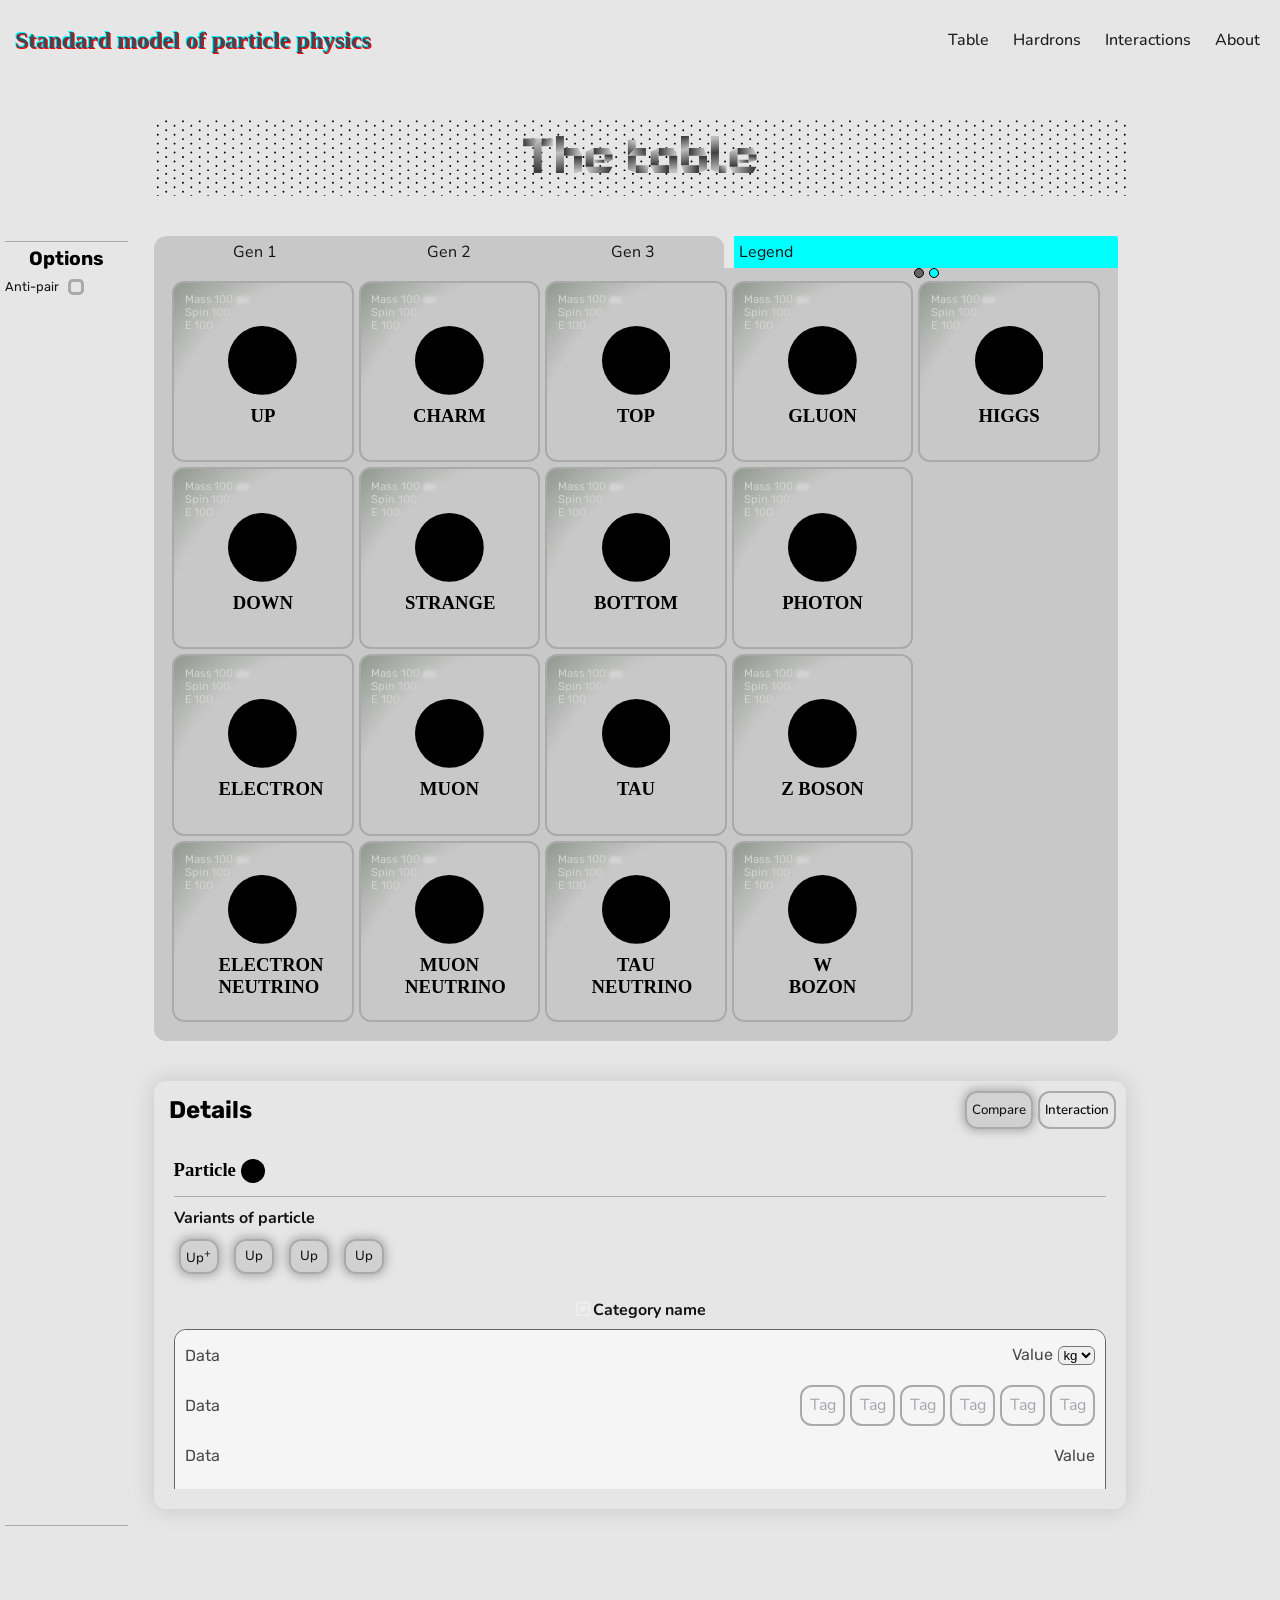
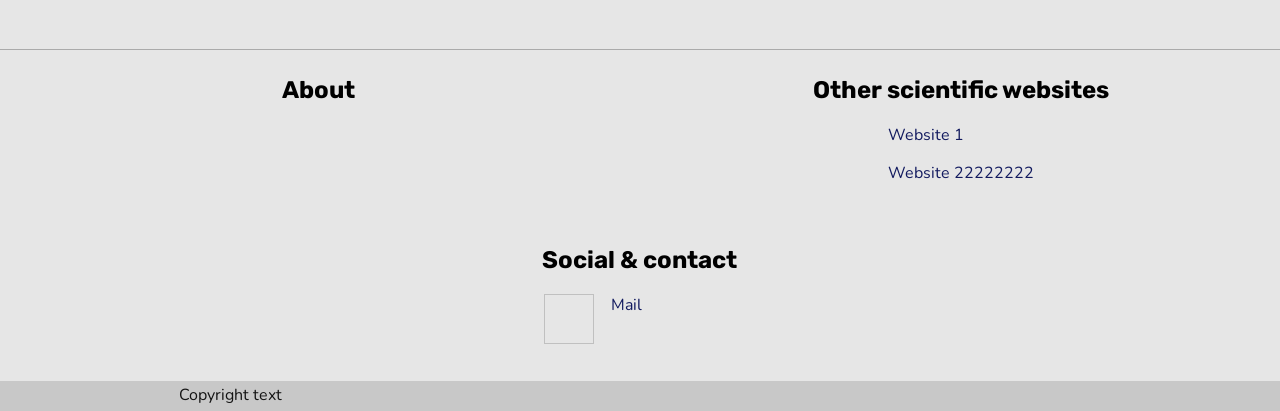
==== commit 8ebf144e: "Lektion V.16" ====
--- a/index.html
+++ b/index.html
@@ -52,7 +52,7 @@
       <hr>
     </aside>
 
-    <section class="particles">
+    <section class="particles round-border">
       <div class="table-container">
         <div class="upper-bar">
           <div class="col-hd">
@@ -61,7 +61,21 @@
             <p>Gen 3</p>
           </div>
           <div class="legand">
-  
+            <ul class="hide-scroll flex-row">
+              <li>
+                <p>Legend</p>
+              </li>
+
+              <li class="flex-row">
+                <input type="checkbox">
+                <input type="checkbox">
+                <input type="checkbox">
+              </li>
+            </ul>
+            <span class="scroll-marker flex-row flex-center gap-small">
+              <span class="aspect-height"></span>
+              <span class="aspect-height"></span>
+            </span>
           </div>
         </div>
   
@@ -69,7 +83,7 @@
 
           <template id="tableEntry">
             <div class="entry">
-              <div class="particle" role="cell" tabindex="0">
+              <div class="particle round-border" role="cell" tabindex="0">
                 <ul class="particle-data-list ign-point">
                   <li><label>Mass</label> <output>100</output> <abbr title="Electron volt">ev</abbr></li>
                   <li><label>Spin</label> <output>100</output></li>
@@ -92,7 +106,7 @@
       </div>
     </section>
 
-    <section class="particle-details-container">
+    <section class="particle-details-container round-border">
       <div class="details-header flex-row">
         <h2>Details</h2>
         <div class="options flex-row flex-wrap">
@@ -134,7 +148,7 @@
                 <h4>Category name</h4>
               </div>
 
-              <ul class="details-category-list flex-col flex-wrap">
+              <ul class="details-category-list round-border flex-col flex-wrap">
 
                 <li class="flex-row">
                   <label>Data</label>
--- a/css/style.css
+++ b/css/style.css
@@ -46,10 +46,10 @@
     overflow-x: auto;
 
     box-sizing: content-box;
-    padding: var(--pad-large);
-
-    background-color: light-dark(var(--bg-sec), var(--bg-sec-dark));
-    border-radius: var(--border-radius);
+
+    --tb-padding: 1em;
+    --tb-bg-color: light-dark(var(--bg-sec), var(--bg-sec-dark));
+    --tb-border-radius: var(--border-radius);
 }
 
 .particle-details-container {
@@ -58,7 +58,6 @@
     box-sizing: border-box;
     padding: var(--pad-main);
     
-    border-radius: var(--border-radius);
     box-shadow: 0px 0px 20px 2px rgb(100 100 100 / .2);
 }
 
@@ -79,7 +78,7 @@
     min-width: 450px;
 
     display: grid;
-    grid-template-columns: repeat(5, 20%);
+    grid-template-columns: calc(20% + var(--tb-padding) * .5) repeat(3, calc(20% - var(--tb-padding) * .5)) calc(20% + var(--tb-padding) * .5);
     grid-template-rows: 1fr auto;
     /* gap: var(--gap-main); */
     resize: both;
@@ -98,6 +97,18 @@
     display: grid;
     grid-template-columns: subgrid;
     grid-template-rows: subgrid;
+
+    background-color: var(--tb-bg-color);
+    border-top-left-radius: var(--tb-border-radius);
+    border-top-right-radius: var(--tb-border-radius);
+}
+
+.upper-bar > *:first-child {
+    margin-right: 5px;
+}
+
+.upper-bar > *:last-child {
+    margin-left: 5px;
 }
 
 .upper-bar > .col-hd {
@@ -113,14 +124,62 @@
     & :nth-child(3) {
         grid-column: 3 / span 1;
     }
-}
-.upper-bar > .col-hd > * {
-    text-align: center;
+
+    & > * {
+        text-align: center;
+        margin-top: 5px; /* Adds top-padding in first row*/
+    }
 }
 
 .upper-bar > .legand {
-    grid-column: 3 / span 2;
-}
+    grid-column: 4 / span 2;
+
+    display: block;
+    position: relative;
+}
+
+.upper-bar > .legand > *:first-child {
+    overflow-x: scroll;
+    scroll-snap-type: x mandatory;
+    scrollbar-width: none;
+
+    container-type: scroll-state;
+
+    width: 100%;
+    height: 100%;
+
+    & > * {
+        display: block;
+        min-width: 100%;
+        width: 100%;
+        height: 100%;
+        scroll-snap-align: start;
+
+        box-sizing: border-box;
+        padding: var(--pad-small);
+    }
+}
+
+.scroll-marker {
+    display: block;
+    content: "";
+    
+    width: 100%;
+    height: 10px;
+
+    position: absolute;
+    left: 0;
+    top: 100%;
+
+    & > * {
+        display: block;
+        border-radius: 1000px;
+        box-sizing: border-box;
+        border: solid 1px black;
+        background-color: rgb(0 0 0 / .5);
+    }
+}
+
 
 .table {
     grid-column: 1 / -1;
@@ -130,7 +189,16 @@
     grid-template-columns: subgrid;
     grid-template-rows: repeat(5, auto);
 
-    
+    box-sizing: border-box;
+    padding-top: var(--gap-main);
+
+    background-color: var(--tb-bg-color);
+    border-left: solid var(--tb-padding) var(--tb-bg-color);
+    border-right: solid var(--tb-padding) var(--tb-bg-color);
+    border-bottom: solid var(--tb-padding) var(--tb-bg-color);
+
+    border-bottom-left-radius: var(--tb-border-radius);
+    border-bottom-right-radius: var(--tb-border-radius);
 }
 
 .entry {
@@ -164,7 +232,6 @@
     position: relative;
 
     border: 2px solid var(--border-color);
-    border-radius: var(--border-radius);
     box-sizing: border-box;
     padding: calc(var(--pad-small) / 2);
 
@@ -327,7 +394,7 @@
 
 @container sticky-heading scroll-state(stuck: top) {
     h4, img {
-        opacity: .7;
+        opacity: .5;
     }
 }
 
@@ -338,7 +405,6 @@
     color: light-dark(var(--fg), var(--fg-dark));
     background-color: currentColor;
 
-    border-radius: var(--border-radius);
     border: solid 1px rgb(100 100 100);
     box-sizing: border-box;
 
@@ -369,6 +435,8 @@
         margin-right: var(--pad-main);
         align-self: center;
         justify-self: self-end;
+
+        z-index: 2; /*Layer over details-category-header*/
     }
 }
 
@@ -501,7 +569,7 @@
     }
 
     .particles {
-        padding: 1em;
+        /* padding: 1em; */
     }
 }
 
--- a/css/shared.css
+++ b/css/shared.css
@@ -119,6 +119,10 @@
 label, output {
     color: light-dark(var(--text-color), var(--text-color-dark));
     font-family: 'Rubik';
+}
+
+a:hover {
+    cursor: pointer;
 }
 
 section a {
@@ -195,11 +199,13 @@
     font-family: Rubik;
     font-style: italic;
     font-weight: 400;
+
+    text-shadow: 0px 0px 4px white;
 }
 
 abbr:hover {
     cursor: default; /*Prevent text cursor*/
-    font-weight: 500;
+    font-weight: 700;
 }
 
 hr {
@@ -227,6 +233,10 @@
 
 .relative {
     position: relative;
+}
+
+.hide-scroll::-webkit-scrollbar {
+    display: none;
 }
 
 .text-shadow {
@@ -285,6 +295,10 @@
 .round-width {
     height: auto;
     aspect-ratio: 1 / 1;
+}
+
+.round-border {
+    border-radius: var(--border-radius);
 }
 
 
@@ -544,7 +558,7 @@
     display: grid;
     grid-template-columns: 1fr 1fr;
     grid-template-rows: auto auto;
-
+    column-gap: 4px;
 
     width: 100%;
 
@@ -571,7 +585,6 @@
 
     gap: var(--gap-main);
 
-    border-radius: var(--border-radius);
     background-color: light-dark(var(--bg-main), var(--bg-main-dark));
     border-top: 1px solid rgb(0 0 0 / 0);
 
@@ -581,7 +594,6 @@
 .footer-list > section:hover {
     transform: translate(0, -10px);
 
-    border-radius: var(--border-radius);
     border-top: solid 2px light-dark(var(--border-color), var(--border-color-dark));
     box-shadow: var(--border-box-shadow)
 }
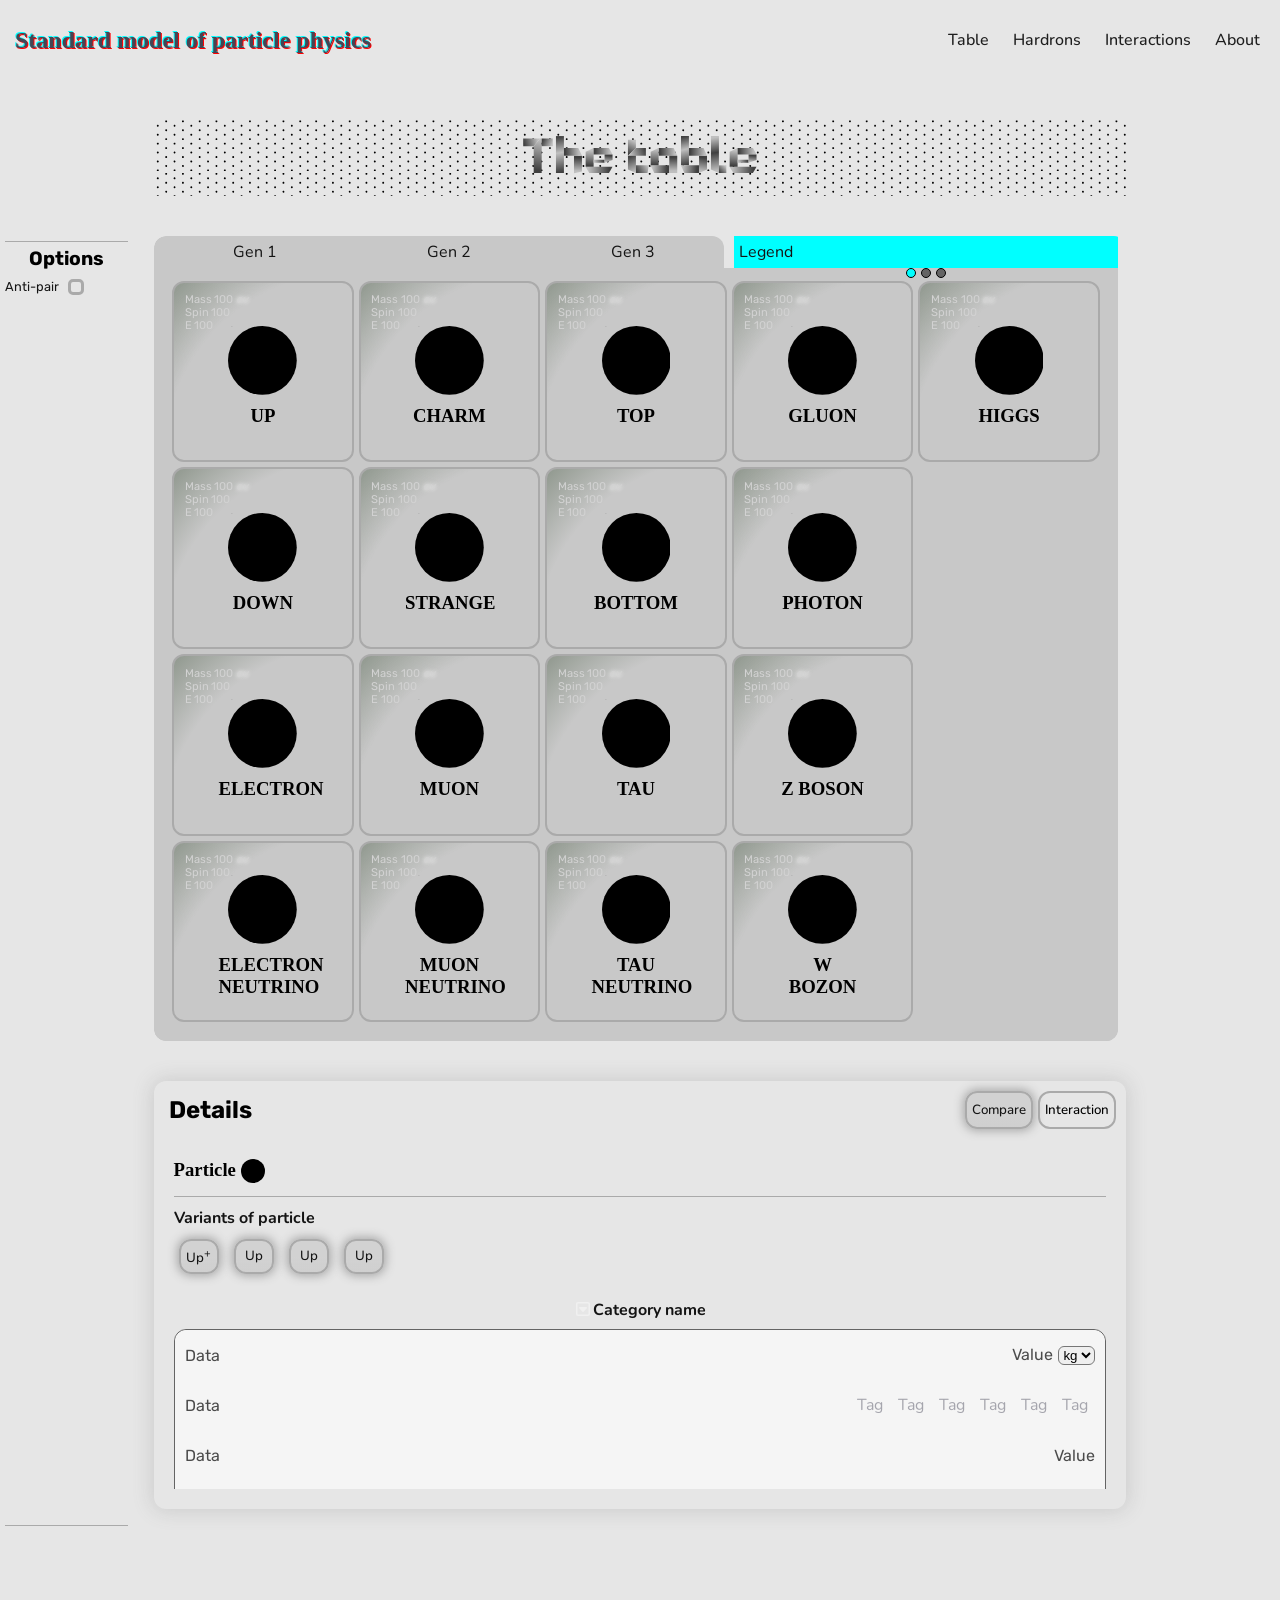
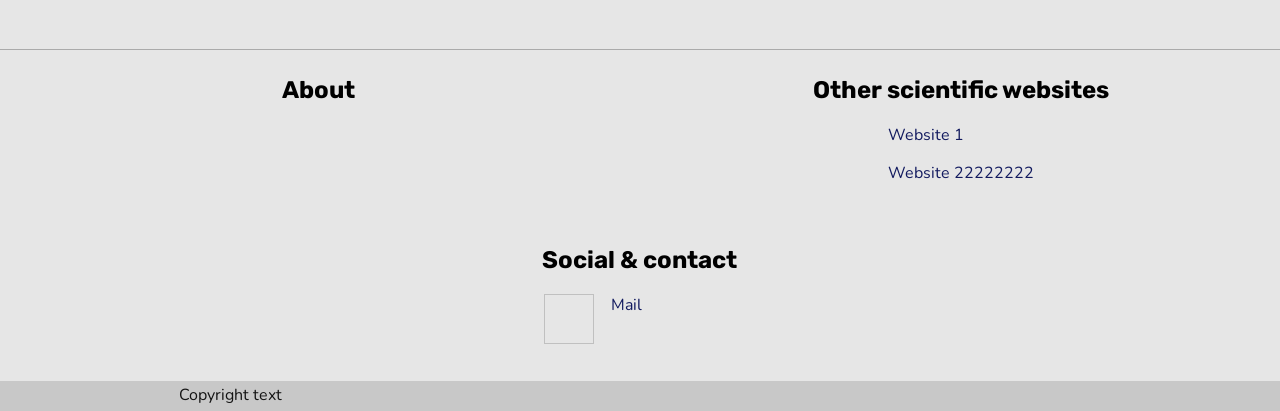
==== commit 10629ad9: "Skola V.17 1" ====
--- a/index.html
+++ b/index.html
@@ -66,13 +66,20 @@
                 <p>Legend</p>
               </li>
 
-              <li class="flex-row">
+              <li class="">
+                <input type="checkbox">
+                <input type="checkbox">
+                <input type="checkbox">
+              </li>
+
+              <li class="">
                 <input type="checkbox">
                 <input type="checkbox">
                 <input type="checkbox">
               </li>
             </ul>
             <span class="scroll-marker flex-row flex-center gap-small">
+              <span class="aspect-height"></span>
               <span class="aspect-height"></span>
               <span class="aspect-height"></span>
             </span>
@@ -158,12 +165,12 @@
                 <li class="flex-row">
                   <label>Data</label>
                   <output class="tags flex-row">
-                    <span class="tag h100"><p>Tag</p></span>
-                    <span class="tag h100"><p>Tag</p></span>
-                    <span class="tag h100"><p>Tag</p></span>
-                    <span class="tag h100"><p>Tag</p></span>
-                    <span class="tag h100"><p>Tag</p></span>
-                    <span class="tag h100"><p>Tag</p></span>
+                    <p class="tag h100">Tag</p>
+                    <p class="tag h100">Tag</p>
+                    <p class="tag h100">Tag</p>
+                    <p class="tag h100">Tag</p>
+                    <p class="tag h100">Tag</p>
+                    <p class="tag h100">Tag</p>
                   </output>
                 </li>
 
--- a/css/style.css
+++ b/css/style.css
@@ -473,18 +473,19 @@
     scroll-snap-align: center;
     overscroll-behavior-x: contain;
     overflow-x: auto;
+
+    padding: calc(var(--pad-small) / 2);
 }
 
 .tag {
     width: auto;
     margin-left: var(--gap-small);
-    padding: calc(var(--pad-small) / 2);
-
-    border-radius: var(--border-radius);
-    border: solid 2px light-dark(var(--border-color), var(--border-color-dark));
-}
-
-.tag > p {
+
+    /* border-radius: var(--border-radius); */
+    /* border: solid 2px light-dark(var(--border-color), var(--border-color-dark)); */
+}
+
+.tag {
     width: max-content;
     height: 90%;
     padding: var(--pad-small);
--- a/css/shared.css
+++ b/css/shared.css
@@ -186,7 +186,7 @@
 
 button:disabled {
     box-shadow: none;
-    background: linear-gradient( hsl(from light-dark(var(--interactable), var(--interactable-dark)) h s calc(l * .8)) 50%, rgb(10 10 10 / .5) 100%);
+    background: linear-gradient( hsl(from light-dark(var(--interactable), var(--interactable-dark)) h s calc(l * .8)) 0%, rgb(10 10 10 / .5) 80%);
     color: hsl(from light-dark(var(--text-color), var(--text-color-dark)) h s calc(l * .8));
 }
 
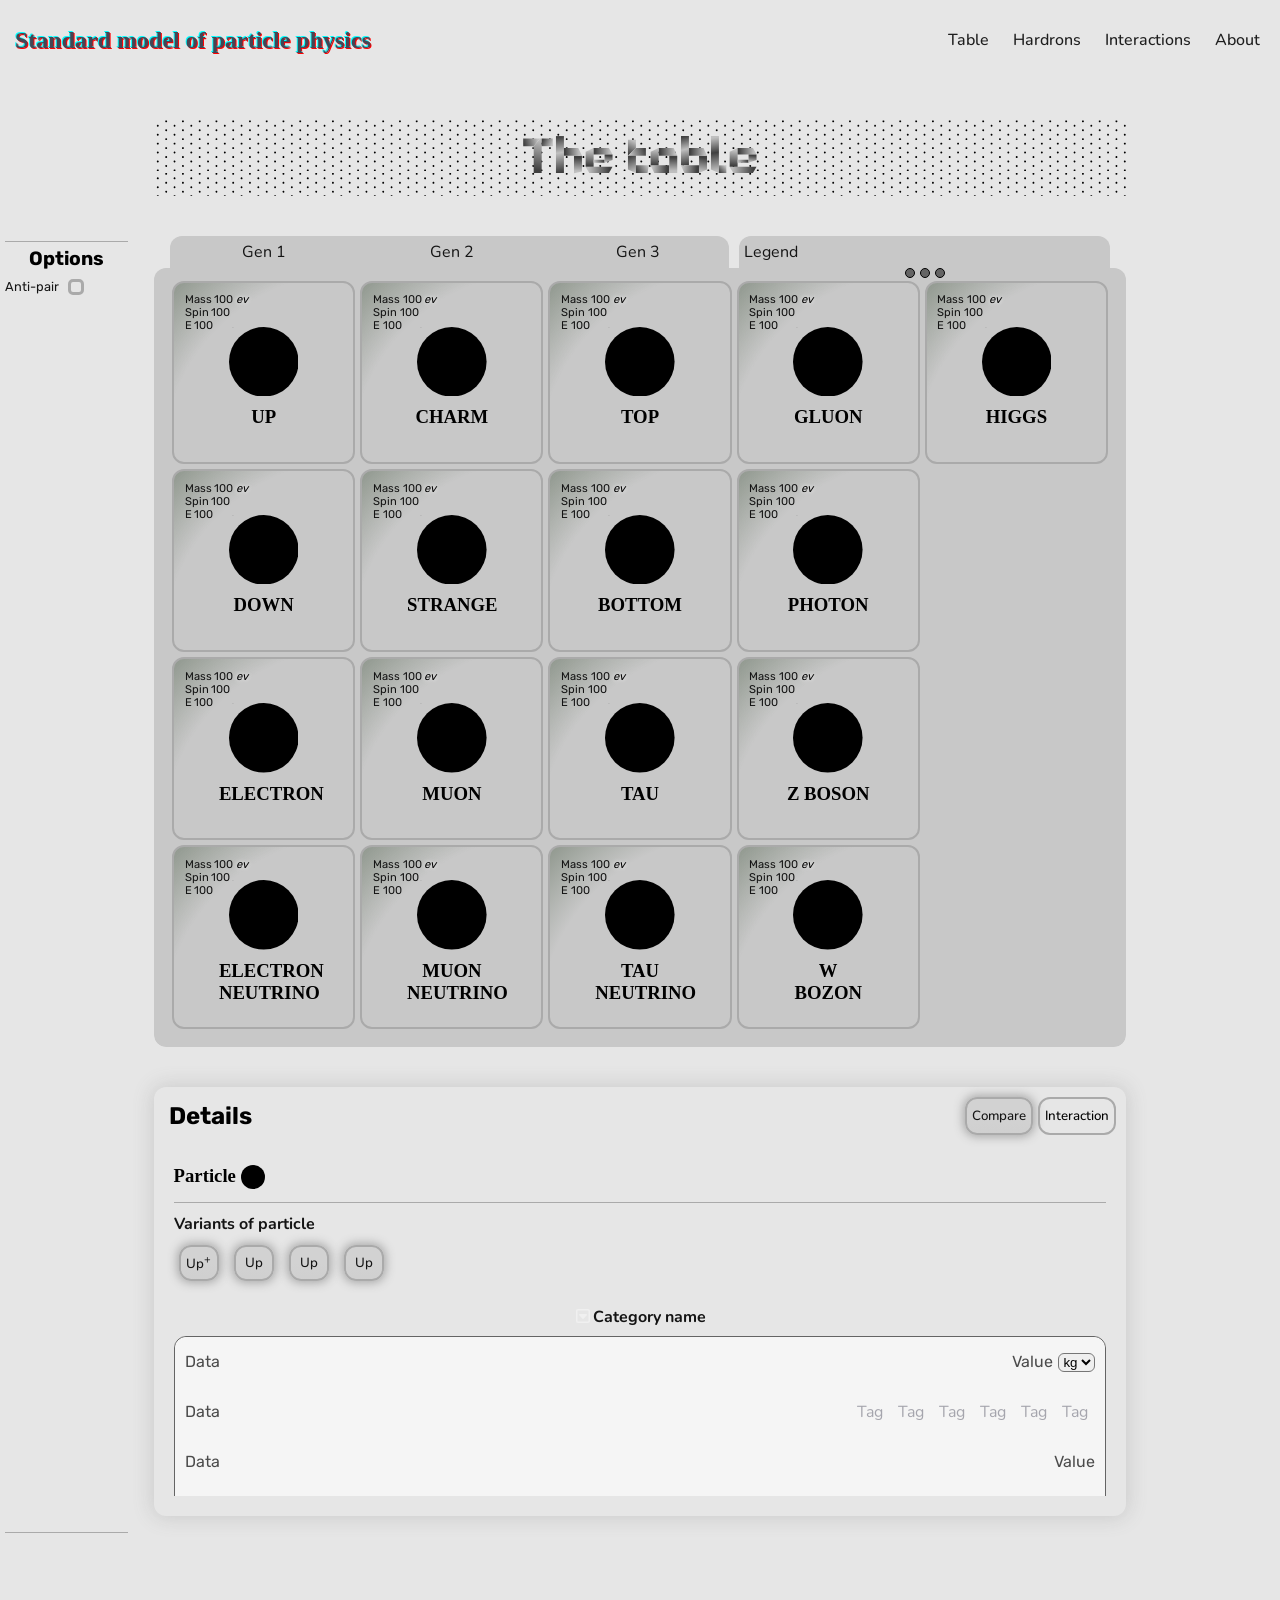
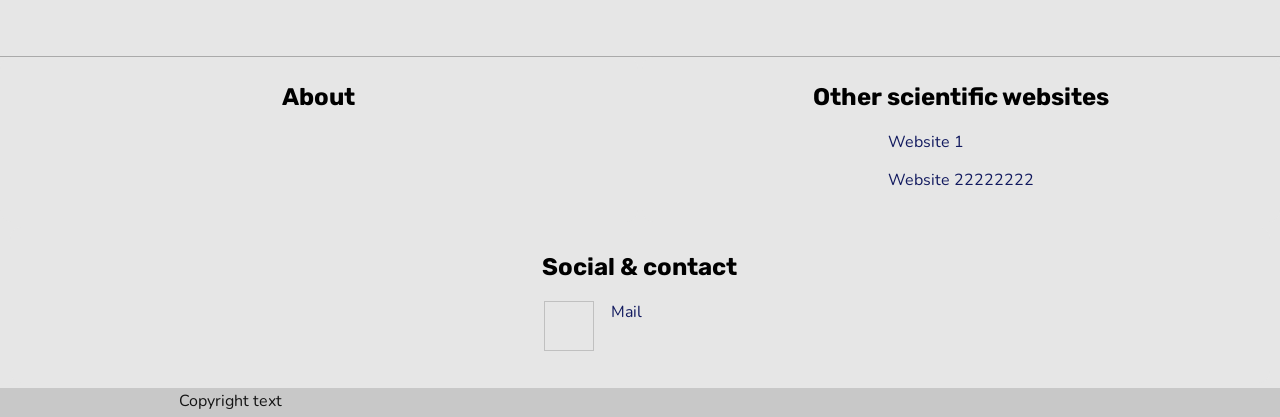
==== commit 0eb6315c: "Skola V.17 2" ====
--- a/index.html
+++ b/index.html
@@ -84,6 +84,10 @@
               <span class="aspect-height"></span>
             </span>
           </div>
+        </div>
+
+        <div class="background">
+
         </div>
   
         <div class="table">
@@ -198,20 +202,20 @@
 
     <footer class="flex-col">
       <div class="footer-list gap-small">
-        <section>
+        <section class="round-border">
           <h2>About</h2>
           <ul class="list-col">
             <li></li>
           </ul>
         </section>
-        <section>
+        <section class="round-border">
           <h2>Other scientific websites</h2>
           <ul class="list-col">
             <li><a>Website 1</a></li>
             <li><a>Website 22222222</a></li>
           </ul>
         </section>
-        <section>
+        <section class="round-border">
           <h2>Social & contact</h2>
           <ul class="grid-collage">
             <li class="social"><a><img width="50" height="50"></a></li>
--- a/css/style.css
+++ b/css/style.css
@@ -78,14 +78,14 @@
     min-width: 450px;
 
     display: grid;
-    grid-template-columns: calc(20% + var(--tb-padding) * .5) repeat(3, calc(20% - var(--tb-padding) * .5)) calc(20% + var(--tb-padding) * .5);
-    grid-template-rows: 1fr auto;
+    grid-template-columns: var(--tb-padding) repeat(5, 1fr) var(--tb-padding);
+    grid-template-rows: 1fr auto var(--tb-padding);
     /* gap: var(--gap-main); */
     resize: both;
 }
 
 .upper-bar {
-    grid-column: 1 / -1;
+    grid-column: 2 / -2;
     grid-row: 1 / span 1;
 
     display: grid;
@@ -180,10 +180,17 @@
     }
 }
 
+.background {
+    grid-column: 1 / -1;
+    grid-row: 2 / -1;
+
+    background-color: var(--tb-bg-color);
+    border-radius: var(--border-radius);
+}
 
 .table {
-    grid-column: 1 / -1;
-    grid-row: -2 / -1;
+    grid-column: 2 / -2;
+    grid-row: 2 / span 1;
 
     display: grid;
     grid-template-columns: subgrid;
@@ -191,14 +198,6 @@
 
     box-sizing: border-box;
     padding-top: var(--gap-main);
-
-    background-color: var(--tb-bg-color);
-    border-left: solid var(--tb-padding) var(--tb-bg-color);
-    border-right: solid var(--tb-padding) var(--tb-bg-color);
-    border-bottom: solid var(--tb-padding) var(--tb-bg-color);
-
-    border-bottom-left-radius: var(--tb-border-radius);
-    border-bottom-right-radius: var(--tb-border-radius);
 }
 
 .entry {
@@ -283,10 +282,6 @@
 
     & .particle-data-list > * {
         margin-left: .5rem;
-
-        & > * {
-            color: var(--text-color-dark); /*Force light colors*/
-        }
     }
 
 }
@@ -477,17 +472,16 @@
     padding: calc(var(--pad-small) / 2);
 }
 
+.tags > * {
+    margin-left: var(--gap-small);
+}
+
 .tag {
-    width: auto;
-    margin-left: var(--gap-small);
-
-    /* border-radius: var(--border-radius); */
-    /* border: solid 2px light-dark(var(--border-color), var(--border-color-dark)); */
-}
-
-.tag {
-    width: max-content;
-    height: 90%;
+    /* width: max-content;
+    height: 90%; */
+    /* width: 80%;
+    transform: translate(-7.5%, 0); */
+
     padding: var(--pad-small);
 
     border-radius: calc(var(--border-radius) * .5);
@@ -554,6 +548,10 @@
         border-radius: var(--border-radius);
 
         transition: opacity .3s, background-color .3s;
+
+        & > * {
+            color: var(--text-color-dark); /*Force light colors*/
+        }
     }
 
     .particle:hover > .particle-data-list {
--- a/css/shared.css
+++ b/css/shared.css
@@ -391,11 +391,11 @@
 
 .checkbox:hover {
     cursor: pointer;
-    border-color: hsl(from currentColor h s calc(l * 1.5));
+    border-color: hsl(from currentColor h s calc(l * .8));
 }
 
 .checkbox:checked {
-    background-color: light-dark(var(--interactable-dark), var(--interactable-dark));
+    background-color: light-dark(var(--interactable), var(--interactable-dark));
 }
 
 .radial-ind[solid] > span { /*UNUSED*/
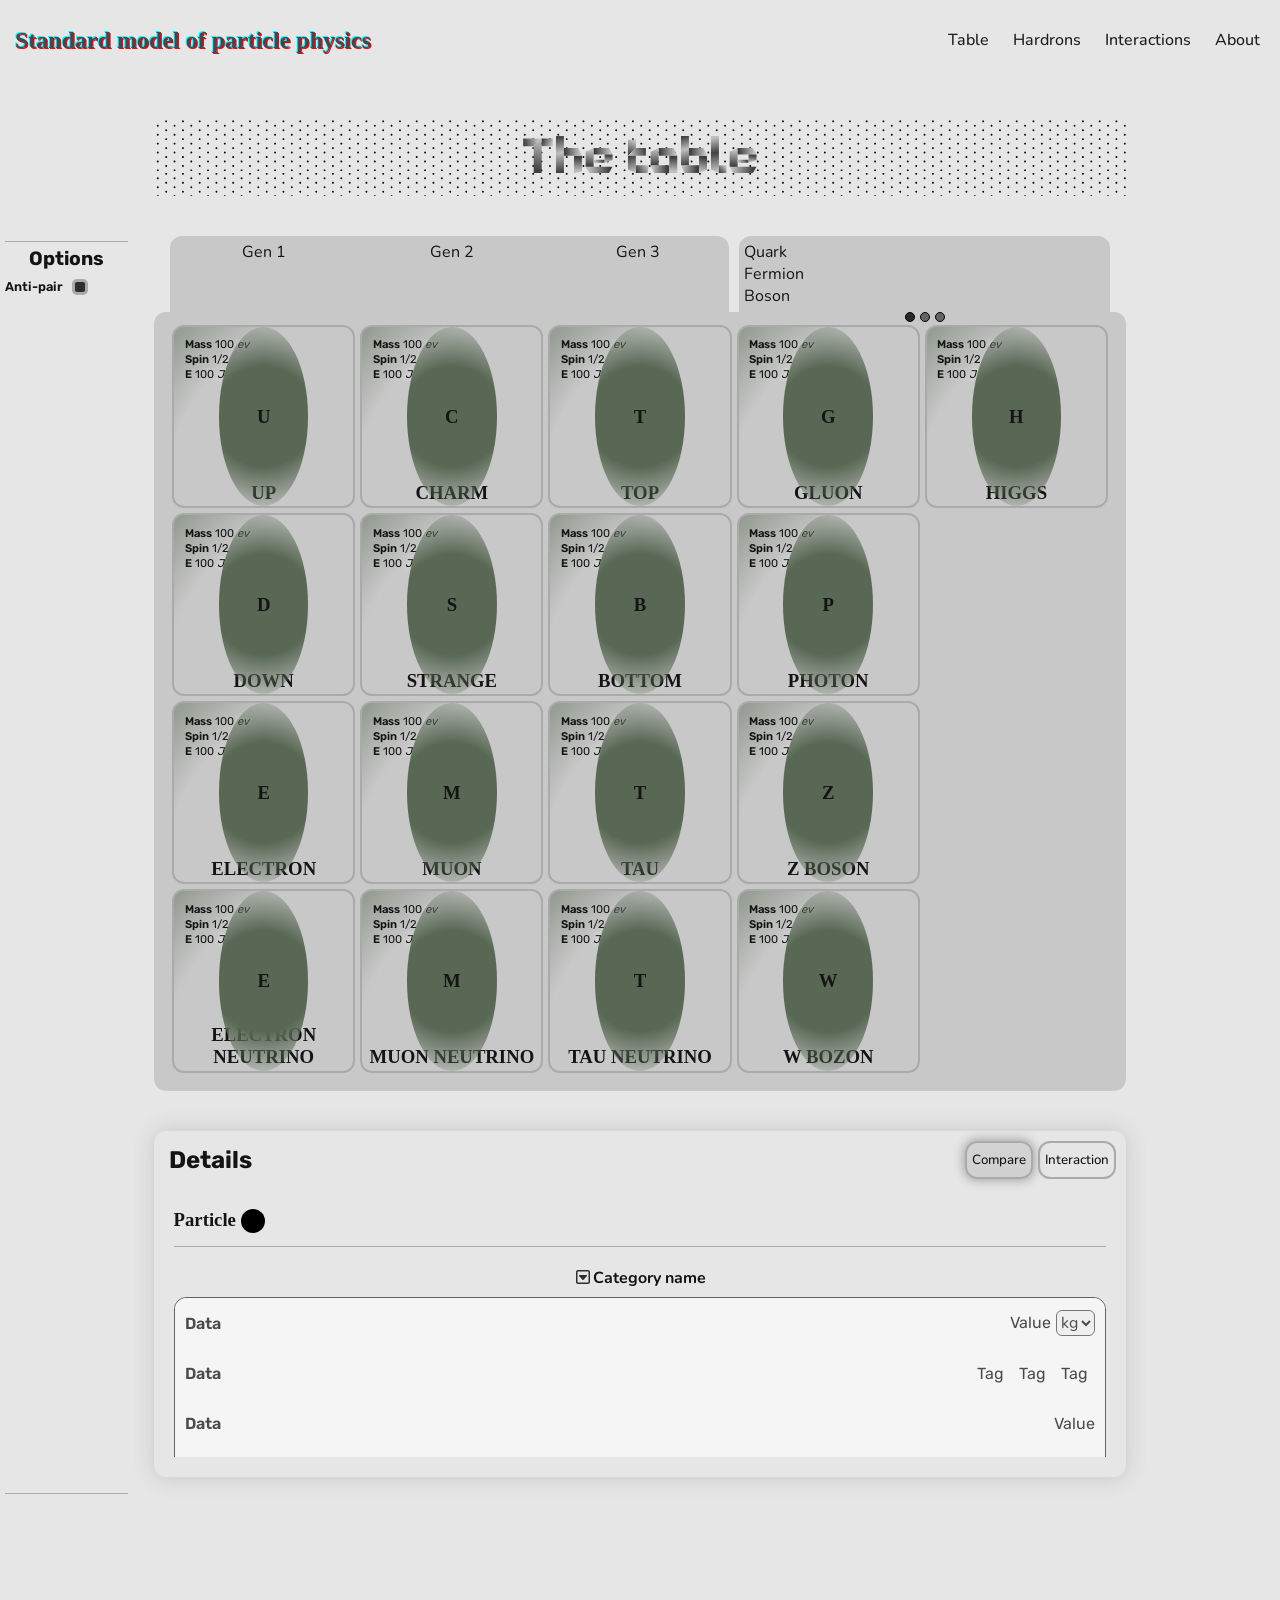
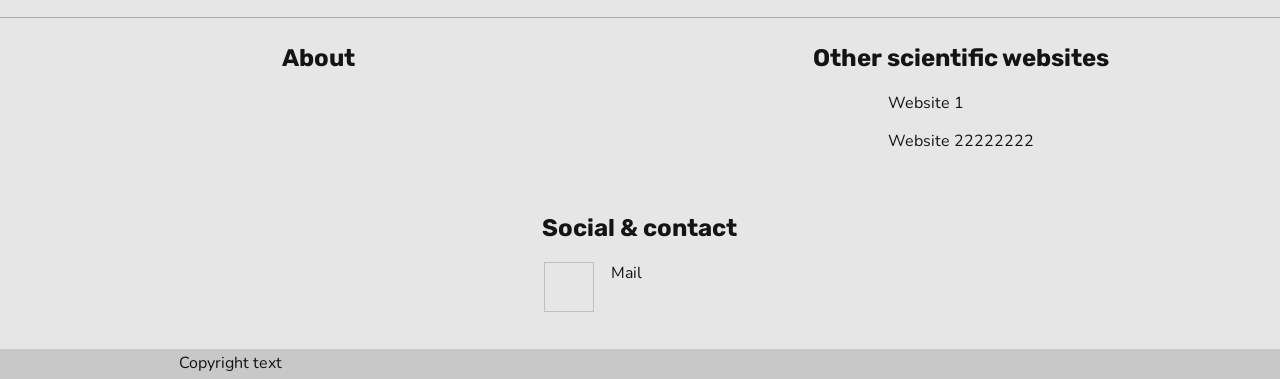
==== commit 488baba4: "inlämning" ====
--- a/index.html
+++ b/index.html
@@ -9,18 +9,10 @@
   <title>Document</title>
 </head>
 <body>
-  <div id="status">
-    <div class="flex-row gap-small">
-      <img width="20" height="20" class="icon">
-      <h2 class="title">Status</h2>
-    </div>
-    <p class="desc">This is a description</p>
-  </div>
-
   <div id="wrapper">
     <header>
       <div class="header-container flex-row space-between">
-        <input type="checkbox" class="mobile-menu-btn custom">
+        <input type="checkbox" class="mobile-menu-btn custom" title="Menu button">
         <div class="header-left center relative">
           <h1>Standard model of particle physics</h1>
           <!-- <h1 class="text-shadow" aria-hidden="true">Standard model of particle physics</h1> -->
@@ -62,8 +54,10 @@
           </div>
           <div class="legand">
             <ul class="hide-scroll flex-row">
-              <li>
-                <p>Legend</p>
+              <li class="flex-row gap-small">
+                <p class="quark">Quark</p>
+                <p class="fermion">Fermion</p>
+                <p class="boson">Boson</p>
               </li>
 
               <li class="">
@@ -94,21 +88,19 @@
 
           <template id="tableEntry">
             <div class="entry">
-              <div class="particle round-border" role="cell" tabindex="0">
+              <div class="particle center round-border" role="cell" tabindex="0">
                 <ul class="particle-data-list ign-point">
                   <li><label>Mass</label> <output>100</output> <abbr title="Electron volt">ev</abbr></li>
-                  <li><label>Spin</label> <output>100</output></li>
-                  <li><label>E</label> <output>100</output></li>
+                  <li><label>Spin</label> <output>1/2</output></li>
+                  <li><label>E</label> <output>100</output> <abbr title="Joule">J</abbr></li>
                 </ul>
-                <div class="center ign-point">
-                  <div class="center">
-                    <svg class="particle-img" viewBox="0 0 100 100" xmlns="http://www.w3.org/2000/svg">
-                      <circle cx="50" cy="50" r="50" />
-                      <text x="0" y="0" lengthAdjust="spacing" textLength="100">U</text>
-                    </svg>
-                    <h3 class="particle-name">UP</h3>
+
+                <div class="center">
+                  <div class="circle aspect-height">
+                    <h3 class="center-abs particle-addr">U</h3>
                   </div>
                 </div>
+                <h3 class="particle-name">UP</h3>
               </div>
             </div>
           </template>
@@ -141,21 +133,13 @@
 
             <hr class="list-space-2">
 
-            <h4 class="list-space">Variants of particle</h4>
-            <ul class="flex-row gap-small">
-              <li class="pad-small"><button>Up<sup>+</sup></button></li>
-              <li class="pad-small"><button>Up</button></li>
-              <li class="pad-small"><button>Up</button></li>
-              <li class="pad-small"><button>Up</button></li>
-            </ul>
-
           </div>
 
           <ul class="details-list flex-row flex-wrap">
             <li class="details-category">
 
               <div class="details-category-header text-center flex-row flex-center">
-                <img class="aspect-height" src="./img/square-caret-down-regular-full-white.svg">
+                <input class="aspect-height custom drop-down" type="checkbox">
                 <h4>Category name</h4>
               </div>
 
@@ -169,12 +153,9 @@
                 <li class="flex-row">
                   <label>Data</label>
                   <output class="tags flex-row">
-                    <p class="tag h100">Tag</p>
-                    <p class="tag h100">Tag</p>
-                    <p class="tag h100">Tag</p>
-                    <p class="tag h100">Tag</p>
-                    <p class="tag h100">Tag</p>
-                    <p class="tag h100">Tag</p>
+                    <p class="tag h100 text-color">Tag</p>
+                    <p class="tag h100 text-color">Tag</p>
+                    <p class="tag h100 text-color">Tag</p>
                   </output>
                 </li>
 
--- a/css/shared.css
+++ b/css/shared.css
@@ -110,7 +110,7 @@
     text-wrap: balance;
 }
 
-p, h4, h5, h6 {
+*:has(p, h4, h5, h6, option) {
     font-size: 1rem;
     color: light-dark(var(--text-color), var(--text-color-dark));
     font-family: 'Nunito';
@@ -121,6 +121,10 @@
     font-family: 'Rubik';
 }
 
+label {
+    font-weight: 600;
+}
+
 a:hover {
     cursor: pointer;
 }
@@ -136,7 +140,7 @@
 
     padding: var(--pad-small);
 
-    color: rgb(18 26 95);
+    color: rgb(from light-dark(var(--text-color), var(--text-color-dark)) r g calc(b + 50));
     font-family: 'Nunito';
     
     text-wrap: balance;
@@ -200,6 +204,7 @@
     font-style: italic;
     font-weight: 400;
 
+    color: light-dark(var(--text-color), var(--text-color-dark));
     text-shadow: 0px 0px 4px white;
 }
 
@@ -345,6 +350,13 @@
     align-items: center;
 }
 
+.center-abs {
+    position: absolute;
+    top: 50%;
+    left: 50%;
+    transform: translate(-50%, -50%);
+}
+
 .list-space {
     margin-bottom: var(--gap-small);
 }
@@ -367,6 +379,11 @@
     box-shadow: 0px 0px 10px 2px light-dark(var(--border-color), var(--border-color-dark));
 }
 
+@property --radial-start {
+    syntax: "<percentage>";
+    inherits: false;
+    initial-value: 0%;
+}
 
 .checkbox {
     appearance: none;
@@ -384,9 +401,11 @@
     color: light-dark(var(--border-color), var(--border-color-dark)); /*Used for currentColor*/
     border-radius: 5px;
     border: solid 3px currentColor;
-    background-color: rgb(0 0 0 / 0);
-
-    transition: background-color .1s;
+
+    --radial-start: 100%;
+    background: radial-gradient(circle at 50% 50%, light-dark(var(--interactable-dark), var(--interactable)) var(--radial-start), rgb(255 255 255 / 0) 100%);
+
+    transition: --radial-start .1s;
 }
 
 .checkbox:hover {
@@ -395,7 +414,8 @@
 }
 
 .checkbox:checked {
-    background-color: light-dark(var(--interactable), var(--interactable-dark));
+    --radial-start: 0%;
+    
 }
 
 .radial-ind[solid] > span { /*UNUSED*/
@@ -415,6 +435,35 @@
     }
 }
 
+.circle {
+    position: relative;
+
+    border-radius: 50%;
+    background: radial-gradient(circle at 50% 50%, var(--ind-color) 50%, rgb(255 255 255 / 0) 100%);
+}
+
+.drop-down {
+    background-image: url('../img/square-caret-down-regular-full-black.svg');
+    background-size: cover;
+
+    transition: transform .2s;
+}
+
+.drop-down:checked {
+    transform: rotate(180deg) /* translate(0, 50%) */;
+}
+
+.quark {
+    --ind-color: rgb(185 119 185);
+}
+
+.fermion {
+    --ind-color: rgb(60 120 80);
+}
+
+.boson {
+    --ind-color: rgb(146, 64, 39);
+}
 
 /*Text features*/
 
@@ -516,11 +565,6 @@
 header a:hover {
     font-weight: 800;
     letter-spacing: calc(-0.4675px);
-}
-
-
-.nav-list > li > * {
-
 }
 
 
@@ -701,15 +745,6 @@
         height: 2.5rem;
         width: auto;
         aspect-ratio: 1 / 1;
-
-        background-image: url('../img/square-caret-down-regular-full-black.svg');
-        background-size: cover;
-
-        transition: transform .2s;
-    }
-
-    .mobile-menu-btn:checked {
-        transform: rotate(180deg) /* translate(0, 50%) */;
     }
 
     .header-container:has(.mobile-menu-btn:checked) > nav {
@@ -722,8 +757,8 @@
 /*Dark color scheme optimization*/
 
 @media all and (prefers-color-scheme: dark) {
-    .mobile-menu-btn {
-        background-image: url('../img/square-caret-down-regular-full-white.svg');
+    .drop-down {
+        background-image: url('./img/square-caret-down-regular-full-white.svg');
     }
 
     #current-site {
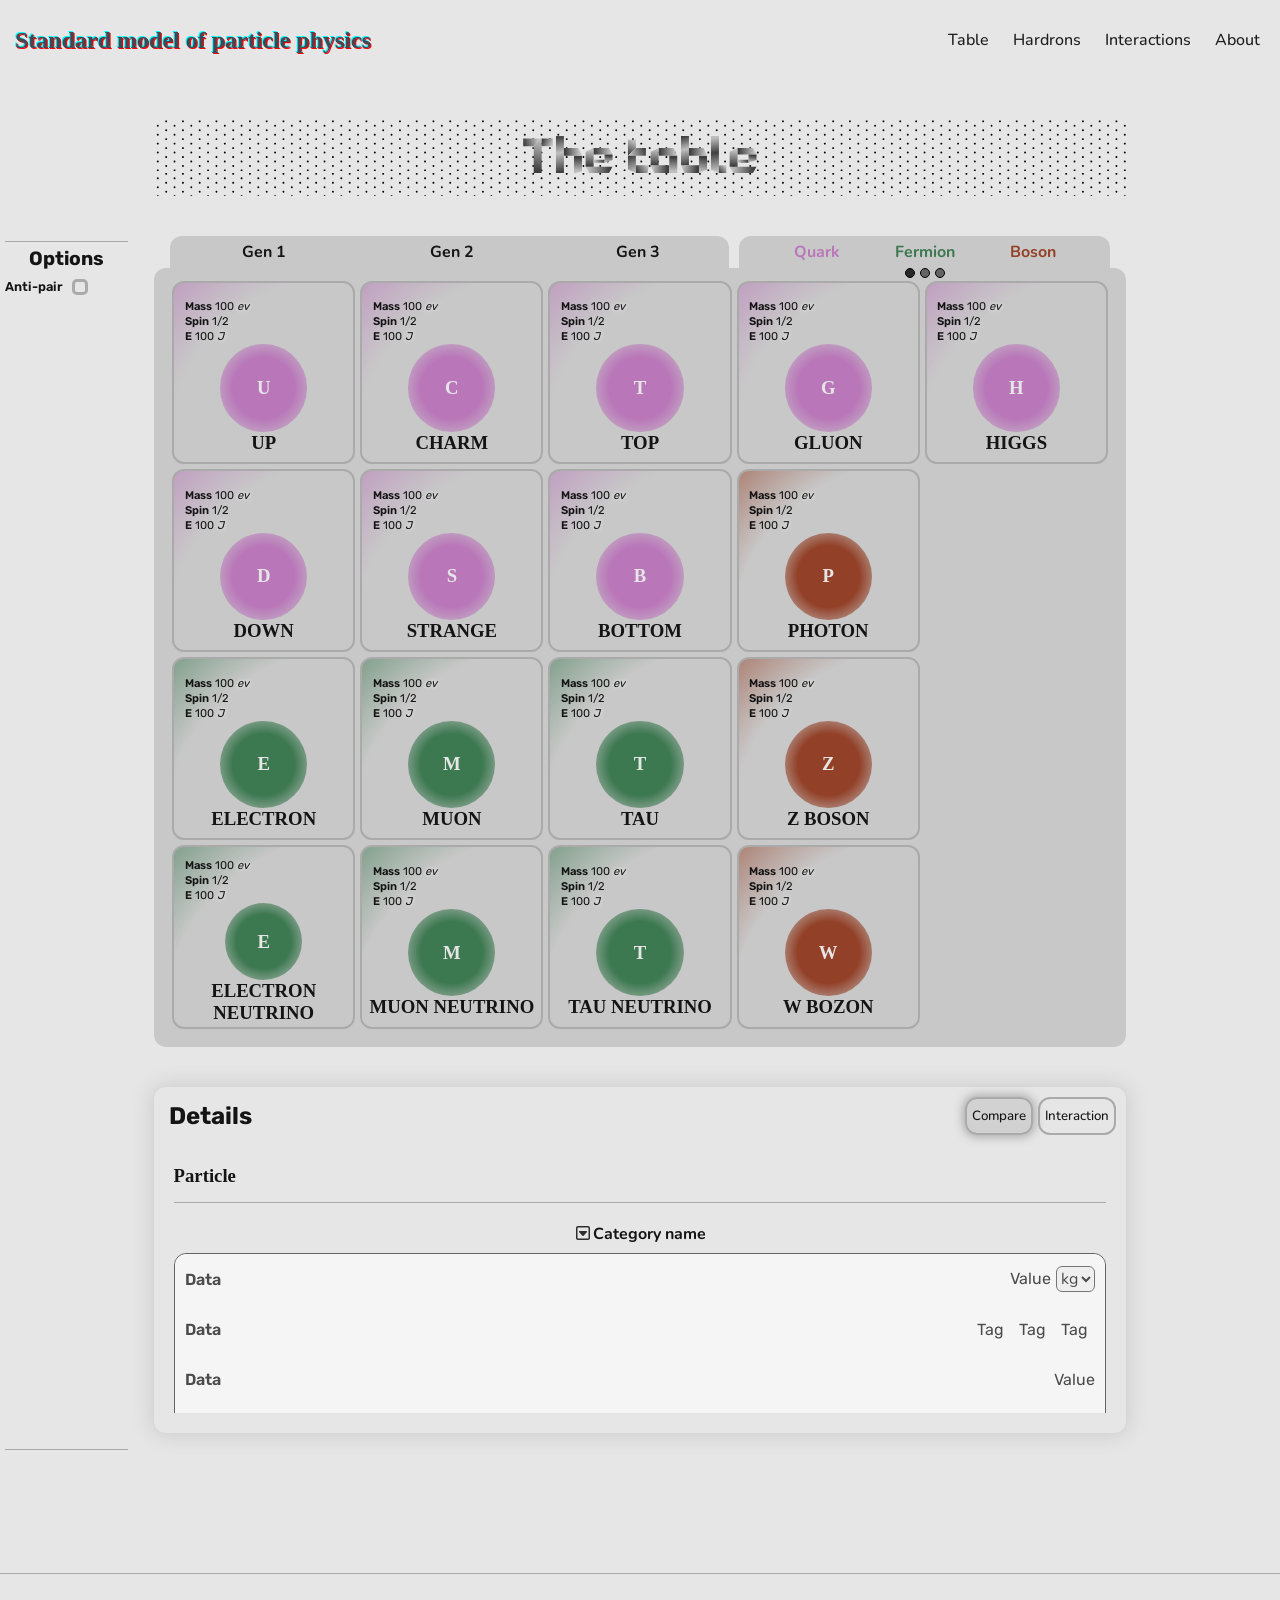
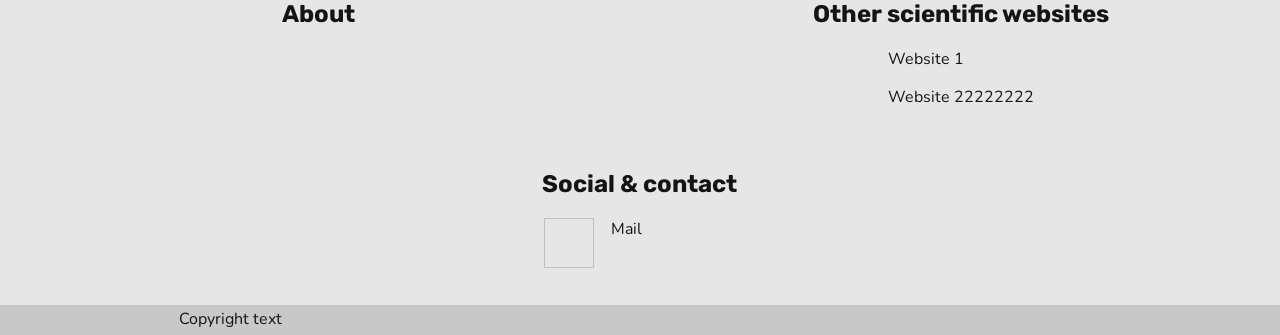
==== commit 34c27f8a: "inlämning 1" ====
--- a/index.html
+++ b/index.html
@@ -5,7 +5,7 @@
   <meta name="viewport" content="width=device-width, initial-scale=1.0">
   <link rel="stylesheet" href="./css/style.css">
   <link rel="stylesheet" href="./css/shared.css">
-  <link rel="stylesheet" href="./css/status.css">
+  <link rel="stylesheet" href="./css/table.css">
   <title>Document</title>
 </head>
 <body>
@@ -125,10 +125,9 @@
             <div class="flex-row gap-small">
 
               <h3 class="list-space-2">Particle</h3>
-              <svg class="aspect-height" viewBox="0 0 100 100" xmlns="http://www.w3.org/2000/svg">
-                  <circle cx="50" cy="50" r="50" />
-                  <text x="0" y="0" lengthAdjust="spacing" textLength="100">U</text>
-              </svg>
+              <div class="circle aspect-height">
+                <h3 class="center-abs particle-addr">U</h3>
+              </div>
             </div>
 
             <hr class="list-space-2">
--- a/css/style.css
+++ b/css/style.css
@@ -45,8 +45,6 @@
 
     overflow-x: auto;
 
-    box-sizing: content-box;
-
     --tb-padding: 1em;
     --tb-bg-color: light-dark(var(--bg-sec), var(--bg-sec-dark));
     --tb-border-radius: var(--border-radius);
@@ -69,229 +67,6 @@
 /*ELEMENT SPECIFIC*/
 
 /*-----------------------------*/
-
-/*TABLE*/
-
-.table-container {
-    width: 100%;
-    height: auto;
-    min-width: 450px;
-
-    display: grid;
-    grid-template-columns: var(--tb-padding) repeat(5, 1fr) var(--tb-padding);
-    grid-template-rows: 1fr auto var(--tb-padding);
-    /* gap: var(--gap-main); */
-    resize: both;
-}
-
-.upper-bar {
-    grid-column: 2 / -2;
-    grid-row: 1 / span 1;
-
-    display: grid;
-    grid-template-columns: subgrid;
-    grid-template-rows: 100%;
-}
-
-.upper-bar > * {
-    display: grid;
-    grid-template-columns: subgrid;
-    grid-template-rows: subgrid;
-
-    background-color: var(--tb-bg-color);
-    border-top-left-radius: var(--tb-border-radius);
-    border-top-right-radius: var(--tb-border-radius);
-}
-
-.upper-bar > *:first-child {
-    margin-right: 5px;
-}
-
-.upper-bar > *:last-child {
-    margin-left: 5px;
-}
-
-.upper-bar > .col-hd {
-    grid-column: 1 / span 3;
-    height: 50%;
-
-    & :nth-child(1) {
-        grid-column: 1 / span 1;
-    }
-    & :nth-child(2) {
-        grid-column: 2 / span 1;
-    }
-    & :nth-child(3) {
-        grid-column: 3 / span 1;
-    }
-
-    & > * {
-        text-align: center;
-        margin-top: 5px; /* Adds top-padding in first row*/
-    }
-}
-
-.upper-bar > .legand {
-    grid-column: 4 / span 2;
-
-    display: block;
-    position: relative;
-}
-
-.upper-bar > .legand > *:first-child {
-    overflow-x: scroll;
-    scroll-snap-type: x mandatory;
-    scrollbar-width: none;
-
-    container-type: scroll-state;
-
-    width: 100%;
-    height: 100%;
-
-    & > * {
-        display: block;
-        min-width: 100%;
-        width: 100%;
-        height: 100%;
-        scroll-snap-align: start;
-
-        box-sizing: border-box;
-        padding: var(--pad-small);
-    }
-}
-
-.scroll-marker {
-    display: block;
-    content: "";
-    
-    width: 100%;
-    height: 10px;
-
-    position: absolute;
-    left: 0;
-    top: 100%;
-
-    & > * {
-        display: block;
-        border-radius: 1000px;
-        box-sizing: border-box;
-        border: solid 1px black;
-        background-color: rgb(0 0 0 / .5);
-    }
-}
-
-.background {
-    grid-column: 1 / -1;
-    grid-row: 2 / -1;
-
-    background-color: var(--tb-bg-color);
-    border-radius: var(--border-radius);
-}
-
-.table {
-    grid-column: 2 / -2;
-    grid-row: 2 / span 1;
-
-    display: grid;
-    grid-template-columns: subgrid;
-    grid-template-rows: repeat(5, auto);
-
-    box-sizing: border-box;
-    padding-top: var(--gap-main);
-}
-
-.entry {
-    width: 100%;
-    height: 100%;
-    aspect-ratio: 1/1;
-
-    box-sizing: border-box;
-    padding: calc(var(--pad-small) / 2);
-}
-
-@property --radial-end {
-    syntax: "<percentage>";
-    inherits: false;
-    initial-value: 75%;
-}
-
-@keyframes particle-hover {
-    from {
-        --radial-end: 75%;
-    }
-    to {
-        --radial-end: -50%;
-    }
-}
-
-.particle {
-    width: 100%;
-    height: 100%;
-
-    position: relative;
-
-    border: 2px solid var(--border-color);
-    box-sizing: border-box;
-    padding: calc(var(--pad-small) / 2);
-
-    --ind-color: rgb(88, 104, 84); /*Default color*/
-    --ind-color-light: rgb(from var(--ind-color) r g b / .5);
-    --radial-end: 75%;
-    background: radial-gradient(circle at 100% 100%, 
-                rgb(0 0 0 / 0) var(--radial-end), 
-                light-dark(var(--ind-color-light), var(--ind-color)));
-
-    transition: --radial-end var(--trans-time);
-
-    & .particle-name {
-        width: 100%;
-        height: fit-content;
-    
-        text-align: center;
-    }
-
-    & .particle-img {
-        width: 100%;
-        aspect-ratio: 1/1;
-
-        box-sizing: border-box;
-        padding: 10px;
-    }
-
-    & > .center {
-        position: absolute;
-        top: 0;
-        left: 0;
-    }
-
-    & > .center > div {
-        width: 50%;
-        height: 100%;
-        font-family: Rubik;
-    }
-
-    & .particle-data-list {
-        width: 100%;
-        height: 100%;
-        font-size: .7rem;
-    }
-
-    & .particle-data-list > *:first-child {
-        margin-top: .5rem;
-    }
-
-    & .particle-data-list > * {
-        margin-left: .5rem;
-    }
-
-}
-
-.particle:hover, .particle:focus {
-    border-color: hsl(from var(--border-color) h s calc(l * 1.2 ));
-    
-    /* animation: particle-hover .2s linear forwards; */
-    --radial-end: -50%;
-}
 
 /*TABLE DATA*/
 
@@ -393,7 +168,11 @@
     }
 }
 
-/*The table that containes that data*/
+.details-category:has(.details-category-header > .drop-down:checked) > .details-category-list {
+    display: none;
+}
+
+/*The table that containes the data*/
 
 .details-category-list {
     width: 100%;
@@ -485,7 +264,7 @@
     padding: var(--pad-small);
 
     border-radius: calc(var(--border-radius) * .5);
-    background-color: hsl(from currentColor h s calc(l * .3));
+    background-color: hsl(from currentColor h s calc(l * 3));
     color: rgb(from var(--text-color-dark) r g calc(b * 1.05));
 }
 
@@ -535,23 +314,20 @@
 @media all and (width < 1200px) {
     .particle-data-list {
         opacity: 0;
-        width: calc(100% + var(--pad-small) / 2);
-        height: calc(100% + var(--pad-small) / 2);
+        width: 100%;
+        min-height: 100%;
+        height: 100%;
         box-sizing: border-box;
         padding: var(--pad-small);
         
         position: absolute;
-        right: 0;
-        bottom: 0;
+        top: 0;
+        left: 0;
         z-index: 2;
 
         border-radius: var(--border-radius);
 
         transition: opacity .3s, background-color .3s;
-
-        & > * {
-            color: var(--text-color-dark); /*Force light colors*/
-        }
     }
 
     .particle:hover > .particle-data-list {
@@ -563,9 +339,9 @@
         font-size: .8rem;
     }
 
-    .particle > .center > div {
+    /* .particle > .center > div {
         width: 80%;
-    }
+    } */
 
     .particles {
         /* padding: 1em; */
--- a/css/shared.css
+++ b/css/shared.css
@@ -379,12 +379,6 @@
     box-shadow: 0px 0px 10px 2px light-dark(var(--border-color), var(--border-color-dark));
 }
 
-@property --radial-start {
-    syntax: "<percentage>";
-    inherits: false;
-    initial-value: 0%;
-}
-
 .checkbox {
     appearance: none;
 
@@ -402,10 +396,9 @@
     border-radius: 5px;
     border: solid 3px currentColor;
 
-    --radial-start: 100%;
-    background: radial-gradient(circle at 50% 50%, light-dark(var(--interactable-dark), var(--interactable)) var(--radial-start), rgb(255 255 255 / 0) 100%);
-
-    transition: --radial-start .1s;
+    background-color: rgb(255 255 255 / 0);
+
+    transition: background-color .2s;
 }
 
 .checkbox:hover {
@@ -414,8 +407,7 @@
 }
 
 .checkbox:checked {
-    --radial-start: 0%;
-    
+    background-color: light-dark(var(--interactable-dark), var(--interactable));
 }
 
 .radial-ind[solid] > span { /*UNUSED*/
@@ -440,6 +432,10 @@
 
     border-radius: 50%;
     background: radial-gradient(circle at 50% 50%, var(--ind-color) 50%, rgb(255 255 255 / 0) 100%);
+
+    & h3 {
+        color: light-dark(var(--bg-main), var(--bg-main-dark));
+    }
 }
 
 .drop-down {
--- a/css/table.css
+++ b/css/table.css
@@ -0,0 +1,216 @@
+/*TABLE*/
+
+.table-container {
+    width: 100%;
+    height: auto;
+    min-width: 450px;
+
+    display: grid;
+    grid-template-columns: var(--tb-padding) repeat(5, 1fr) var(--tb-padding);
+    grid-template-rows: 1fr auto var(--tb-padding);
+    /* gap: var(--gap-main); */
+    resize: both;
+}
+
+.upper-bar {
+    grid-column: 2 / -2;
+    grid-row: 1 / span 1;
+
+    display: grid;
+    grid-template-columns: subgrid;
+    grid-template-rows: 100%;
+
+    font-weight: 700;
+}
+
+.upper-bar > * {
+    display: grid;
+    grid-template-columns: subgrid;
+    grid-template-rows: subgrid;
+
+    background-color: var(--tb-bg-color);
+    border-top-left-radius: var(--tb-border-radius);
+    border-top-right-radius: var(--tb-border-radius);
+}
+
+.upper-bar > *:first-child {
+    margin-right: 5px;
+}
+
+.upper-bar > *:last-child {
+    margin-left: 5px;
+}
+
+.upper-bar > .col-hd {
+    grid-column: 1 / span 3;
+    height: 50%;
+
+    & :nth-child(1) {
+        grid-column: 1 / span 1;
+    }
+    & :nth-child(2) {
+        grid-column: 2 / span 1;
+    }
+    & :nth-child(3) {
+        grid-column: 3 / span 1;
+    }
+
+    & > * {
+        text-align: center;
+        margin-top: 5px; /* Adds top-padding in first row*/
+    }
+}
+
+.upper-bar > .legand {
+    grid-column: 4 / span 2;
+
+    display: block;
+    position: relative;
+}
+
+.upper-bar > .legand > *:first-child {
+    overflow-x: scroll;
+    scroll-snap-type: x mandatory;
+    scrollbar-width: none;
+
+    container-type: scroll-state;
+
+    width: 100%;
+    height: 100%;
+
+    & > * {
+        min-width: 100%;
+        width: 100%;
+        height: 100%;
+
+        scroll-snap-align: start;
+
+        box-sizing: border-box;
+        padding: var(--pad-small);
+
+        justify-content: space-evenly;
+    }
+
+    & > * p {
+        color: var(--ind-color);
+    }
+}
+
+.scroll-marker {
+    width: 100%;
+    height: 10px;
+
+    position: absolute;
+    left: 0;
+    top: 100%;
+
+    & > * {
+        display: block;
+        border-radius: 50%;
+        box-sizing: border-box;
+        border: solid 1px black;
+        background-color: rgb(0 0 0 / .5);
+    }
+}
+
+.background {
+    grid-column: 1 / -1;
+    grid-row: 2 / -1;
+
+    background-color: var(--tb-bg-color);
+    border-radius: var(--border-radius);
+}
+
+.table {
+    grid-column: 2 / -2;
+    grid-row: 2 / span 1;
+
+    display: grid;
+    grid-template-columns: subgrid;
+    grid-template-rows: repeat(5, auto);
+
+    box-sizing: border-box;
+    padding-top: var(--gap-main);
+}
+
+.entry {
+    width: 100%;
+    height: 100%;
+    aspect-ratio: 1/1;
+
+    box-sizing: border-box;
+    padding: calc(var(--pad-small) / 2);
+}
+
+@property --radial-end {
+    syntax: "<percentage>";
+    inherits: false;
+    initial-value: 75%;
+}
+
+.particle {
+    width: 100%;
+    height: 100%;
+
+    position: relative;
+
+    border: 2px solid var(--border-color);
+    box-sizing: border-box;
+    padding: calc(var(--pad-small) / 2);
+
+    /* --ind-color: rgb(88, 104, 84); */ /*Default color*/
+    --ind-color-light: rgb(from var(--ind-color) r g b / .5);
+    --radial-end: 75%;
+    background: radial-gradient(circle at 100% 100%, 
+                rgb(0 0 0 / 0) var(--radial-end), 
+                light-dark(var(--ind-color-light), var(--ind-color)));
+
+    transition: --radial-end var(--trans-time);
+
+    & .particle-name {
+        width: 100%;
+        height: fit-content;
+    
+        text-align: center;
+    }
+
+    & .particle-img {
+        width: 100%;
+        aspect-ratio: 1/1;
+
+        box-sizing: border-box;
+        padding: 10px;
+    }
+
+    & > .center {
+        width: 100%;
+        height: 50%;
+        font-family: Rubik;
+    }
+
+    & > .center > .circle {
+        color: var(--tb-bg-color);
+    }
+
+    & .particle-data-list {
+        width: 100%;
+        height: fit-content;
+        font-size: .7rem;
+    }
+
+    & .particle-data-list > *:first-child {
+        margin-top: .5rem;
+    }
+
+    & .particle-data-list > * {
+        margin-left: .5rem;
+    }
+
+}
+
+.particle:hover, .particle:focus {
+    border-color: hsl(from var(--border-color) h s calc(l * 1.2 ));
+    
+    /* animation: particle-hover .2s linear forwards; */
+    --radial-end: -50%;
+}
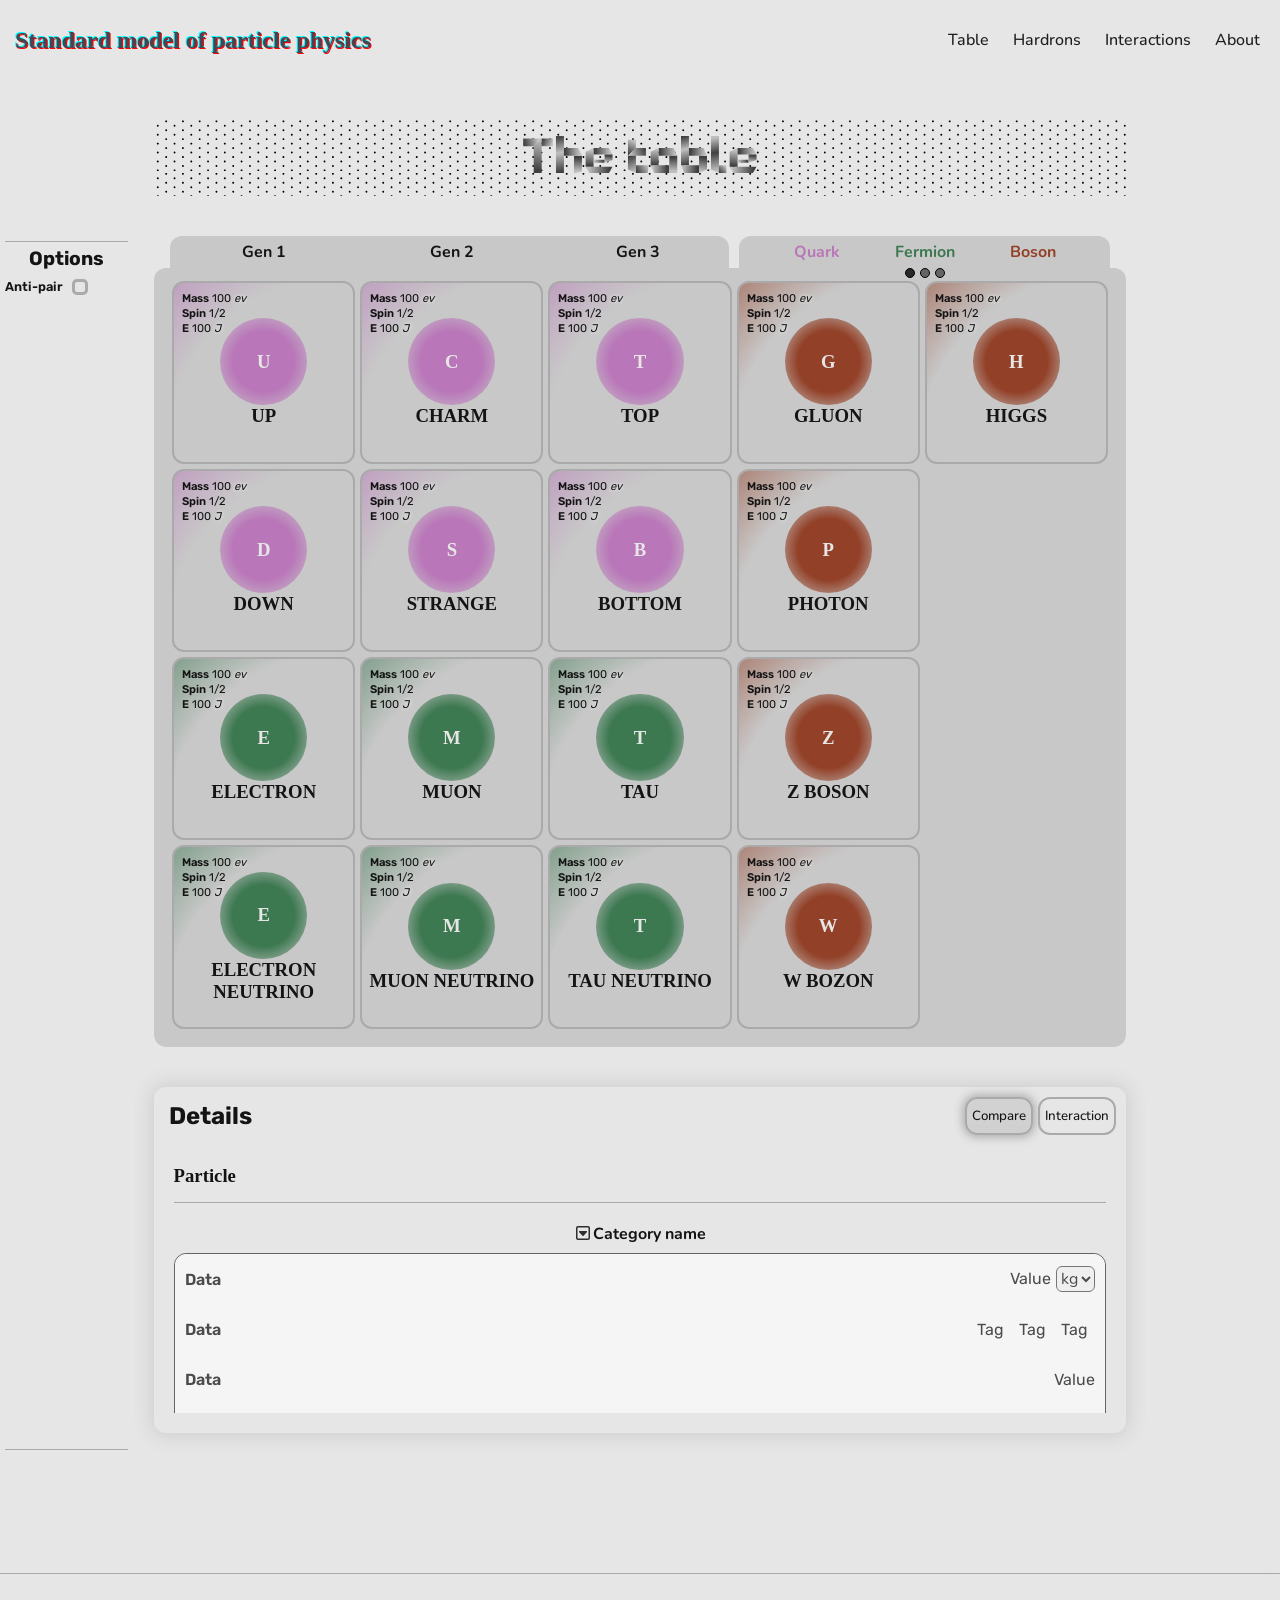
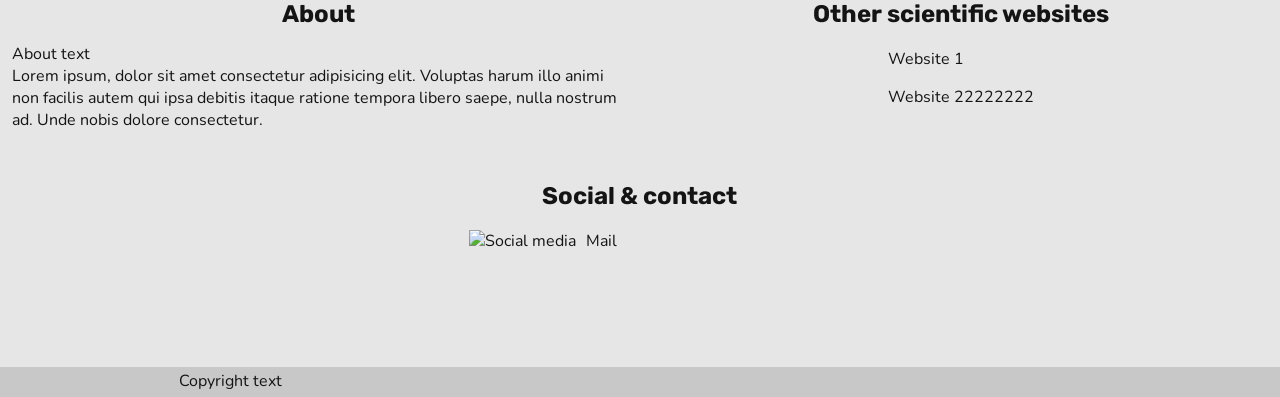
==== commit 81995c80: "Sista inlämning" ====
--- a/index.html
+++ b/index.html
@@ -6,13 +6,13 @@
   <link rel="stylesheet" href="./css/style.css">
   <link rel="stylesheet" href="./css/shared.css">
   <link rel="stylesheet" href="./css/table.css">
-  <title>Document</title>
+  <title>Standard model of particle physics</title>
 </head>
 <body>
   <div id="wrapper">
     <header>
       <div class="header-container flex-row space-between">
-        <input type="checkbox" class="mobile-menu-btn custom" title="Menu button">
+        <input type="checkbox" class="mobile-menu-btn drop-down custom" title="Menu button">
         <div class="header-left center relative">
           <h1>Standard model of particle physics</h1>
           <!-- <h1 class="text-shadow" aria-hidden="true">Standard model of particle physics</h1> -->
@@ -37,16 +37,16 @@
       <div class="side-panel">
         <h2 class="list-space title">Options</h2>
         <form class="side-panel-form">
-          <label name="anti-pair">Anti-pair</label>
-          <input name="anti-pair" type="checkbox" class="checkbox"></input>
+          <label for="antiPair">Anti-pair</label>
+          <input id="antiPair" type="checkbox" class="checkbox">
         </form>
       </div>
       <hr>
     </aside>
 
-    <section class="particles round-border">
+    <section class="particles round-border" role="table">
       <div class="table-container">
-        <div class="upper-bar">
+        <div id="tableRowHeader" class="upper-bar" role="rowheader">
           <div class="col-hd">
             <p>Gen 1</p>
             <p>Gen 2</p>
@@ -54,19 +54,19 @@
           </div>
           <div class="legand">
             <ul class="hide-scroll flex-row">
-              <li class="flex-row gap-small">
+              <li class="flex-row gap-small" tabindex="0">
                 <p class="quark">Quark</p>
                 <p class="fermion">Fermion</p>
                 <p class="boson">Boson</p>
               </li>
 
-              <li class="">
+              <li tabindex="0">
                 <input type="checkbox">
                 <input type="checkbox">
                 <input type="checkbox">
               </li>
 
-              <li class="">
+              <li tabindex="0">
                 <input type="checkbox">
                 <input type="checkbox">
                 <input type="checkbox">
@@ -87,12 +87,12 @@
         <div class="table">
 
           <template id="tableEntry">
-            <div class="entry">
-              <div class="particle center round-border" role="cell" tabindex="0">
+            <div class="entry" role="gridcell" aria-describedby="tableRowHeader">
+              <div class="particle center round-border" tabindex="0">
                 <ul class="particle-data-list ign-point">
-                  <li><label>Mass</label> <output>100</output> <abbr title="Electron volt">ev</abbr></li>
-                  <li><label>Spin</label> <output>1/2</output></li>
-                  <li><label>E</label> <output>100</output> <abbr title="Joule">J</abbr></li>
+                  <li><label for="mass" title="Mass">Mass</label> <output name="mass">100</output> <abbr title="Electron volt">ev</abbr></li>
+                  <li><label for="spin" title="Spin">Spin</label> <output name="spin">1/2</output></li>
+                  <li><label for="energy" title="Energy">E</label> <output name="energy">100</output> <abbr title="Joule">J</abbr></li>
                 </ul>
 
                 <div class="center">
@@ -145,8 +145,8 @@
               <ul class="details-category-list round-border flex-col flex-wrap">
 
                 <li class="flex-row">
-                  <label>Data</label>
-                  <output class="str-data">Value<select class="unit-selector"><option>kg</option></select></output>
+                  <label id="data-1">Data</label>
+                  <output for="data-1" class="str-data">Value<select class="unit-selector"><option>kg</option></select></output>
                 </li>
 
                 <li class="flex-row">
@@ -184,8 +184,9 @@
       <div class="footer-list gap-small">
         <section class="round-border">
           <h2>About</h2>
-          <ul class="list-col">
-            <li></li>
+          <ul class="list-col read-margin">
+            <li>About text</li>
+            <li>Lorem ipsum, dolor sit amet consectetur adipisicing elit. Voluptas harum illo animi non facilis autem qui ipsa debitis itaque ratione tempora libero saepe, nulla nostrum ad. Unde nobis dolore consectetur.</li>
           </ul>
         </section>
         <section class="round-border">
@@ -198,7 +199,7 @@
         <section class="round-border">
           <h2>Social & contact</h2>
           <ul class="grid-collage">
-            <li class="social"><a><img width="50" height="50"></a></li>
+            <li class="social"><a><img width="50" height="50" alt="Social media"></a></li>
             <li class="contact"><a>Mail</a></li>
             <li></li>
           </ul>
--- a/css/style.css
+++ b/css/style.css
@@ -264,8 +264,8 @@
     padding: var(--pad-small);
 
     border-radius: calc(var(--border-radius) * .5);
-    background-color: hsl(from currentColor h s calc(l * 3));
-    color: rgb(from var(--text-color-dark) r g calc(b * 1.05));
+    background-color: light-dark(hsl(from currentColor h s calc(l * 3)), hsl(from currentColor h s calc(l * .35)));
+    color: var(--text-color-dark);
 }
 
 
@@ -310,43 +310,6 @@
 }
 
 /*Mobile optimization*/
-
-@media all and (width < 1200px) {
-    .particle-data-list {
-        opacity: 0;
-        width: 100%;
-        min-height: 100%;
-        height: 100%;
-        box-sizing: border-box;
-        padding: var(--pad-small);
-        
-        position: absolute;
-        top: 0;
-        left: 0;
-        z-index: 2;
-
-        border-radius: var(--border-radius);
-
-        transition: opacity .3s, background-color .3s;
-    }
-
-    .particle:hover > .particle-data-list {
-        opacity: .8;
-        background-color: light-dark(var(--ind-color-light), var(--ind-color));
-    }
-
-    .particle > .center {
-        font-size: .8rem;
-    }
-
-    /* .particle > .center > div {
-        width: 80%;
-    } */
-
-    .particles {
-        /* padding: 1em; */
-    }
-}
 
 @media all and (width < 800px) {
     #wrapper {
@@ -384,8 +347,4 @@
             margin-right: var(--gap-main);
         }
     }
-
-    .particle > .center {
-        font-size: .7rem;
-    }
 }
--- a/css/shared.css
+++ b/css/shared.css
@@ -39,7 +39,7 @@
     --interactable-dark: rgb(46, 46, 46);
     --header-color-dark: rgb(218, 218, 218);
     --title-color-dark: rgb(230, 230, 230);
-    --text-color-dark: rgb(210, 210, 210);
+    --text-color-dark: rgb(220, 220, 220);
 
 
     --border-box-shadow: 4px 0 6px -4px light-dark(rgb(100 100 100 / .5), rgb(30 30 30 / .5)),
@@ -754,7 +754,7 @@
 
 @media all and (prefers-color-scheme: dark) {
     .drop-down {
-        background-image: url('./img/square-caret-down-regular-full-white.svg');
+        background-image: url('../img/square-caret-down-regular-full-white.svg');
     }
 
     #current-site {
--- a/css/table.css
+++ b/css/table.css
@@ -92,7 +92,7 @@
     }
 
     & > * p {
-        color: var(--ind-color);
+        color: light-dark( var(--ind-color), hsl(from var(--ind-color) h s max(l, 70)));
     }
 }
 
@@ -108,8 +108,8 @@
         display: block;
         border-radius: 50%;
         box-sizing: border-box;
-        border: solid 1px black;
-        background-color: rgb(0 0 0 / .5);
+        border: solid 1px light-dark(rgb(0 0 0), rgb(255 255 255));
+        background-color: light-dark(rgb(0 0 0 / .5), rgb(255 255 255 / .5));
     }
 }
 
@@ -195,6 +195,10 @@
     & .particle-data-list {
         width: 100%;
         height: fit-content;
+
+        position: absolute;
+        top: 0;
+
         font-size: .7rem;
     }
 
@@ -213,4 +217,48 @@
     
     /* animation: particle-hover .2s linear forwards; */
     --radial-end: -50%;
+}
+
+/*Mobile optimization*/
+
+@media all and (width < 1200px) {
+    .particle > .particle-data-list {
+        opacity: 0;
+        width: 100%;
+        height: 100%;
+        box-sizing: border-box;
+        padding: var(--pad-small);
+        
+        position: absolute;
+        right: 0;
+        bottom: 0;
+        z-index: 2;
+
+        border-radius: var(--border-radius);
+
+        transition: opacity .3s, background-color .3s;
+
+        & > * {
+            color: var(--text-color-dark); /*Force light colors*/
+        }
+    }
+
+    .particle:hover > .particle-data-list {
+        opacity: .8;
+        background-color: light-dark(var(--ind-color-light), var(--ind-color));
+    }
+
+    .particle > .center {
+        font-size: .8rem;
+    }
+
+    .particles {
+        /* padding: 1em; */
+    }
+}
+
+@media all and (width < 800px) {
+    .particle > .center {
+        font-size: .7rem;
+    }
 }
